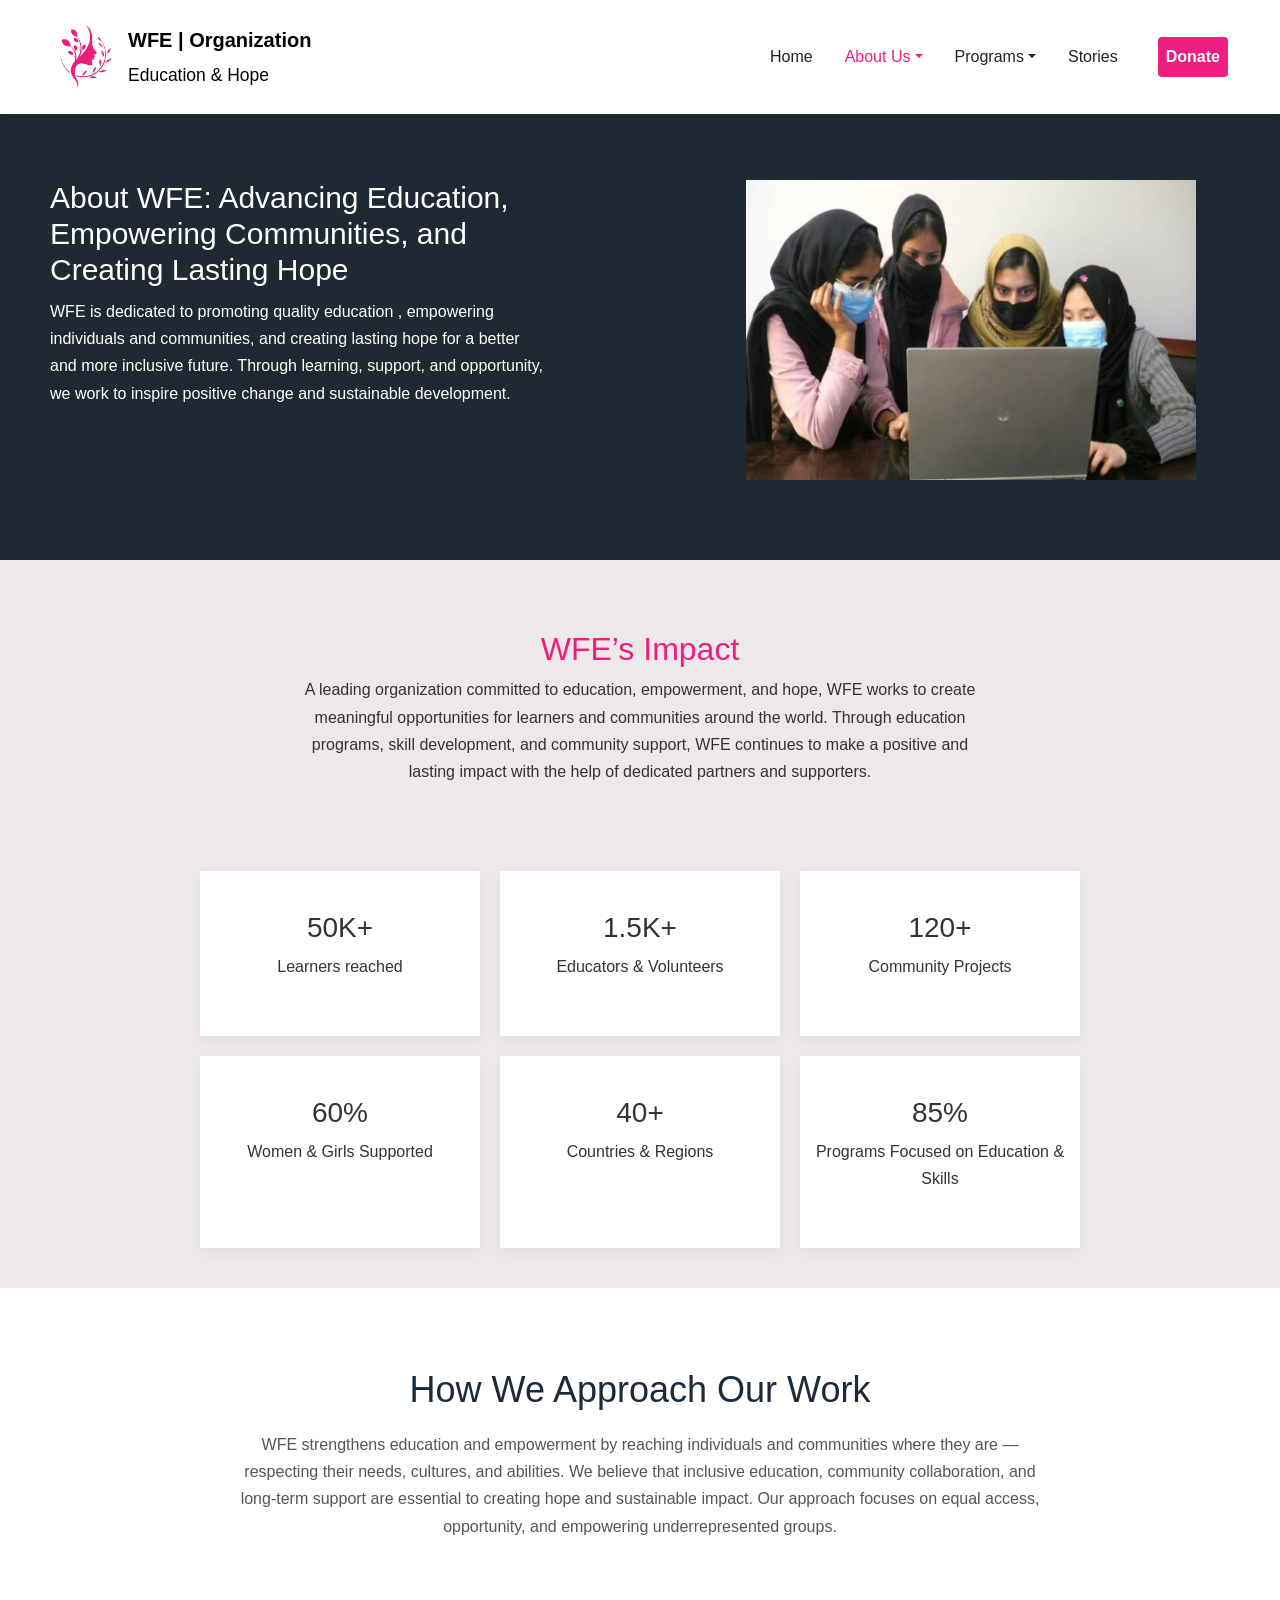
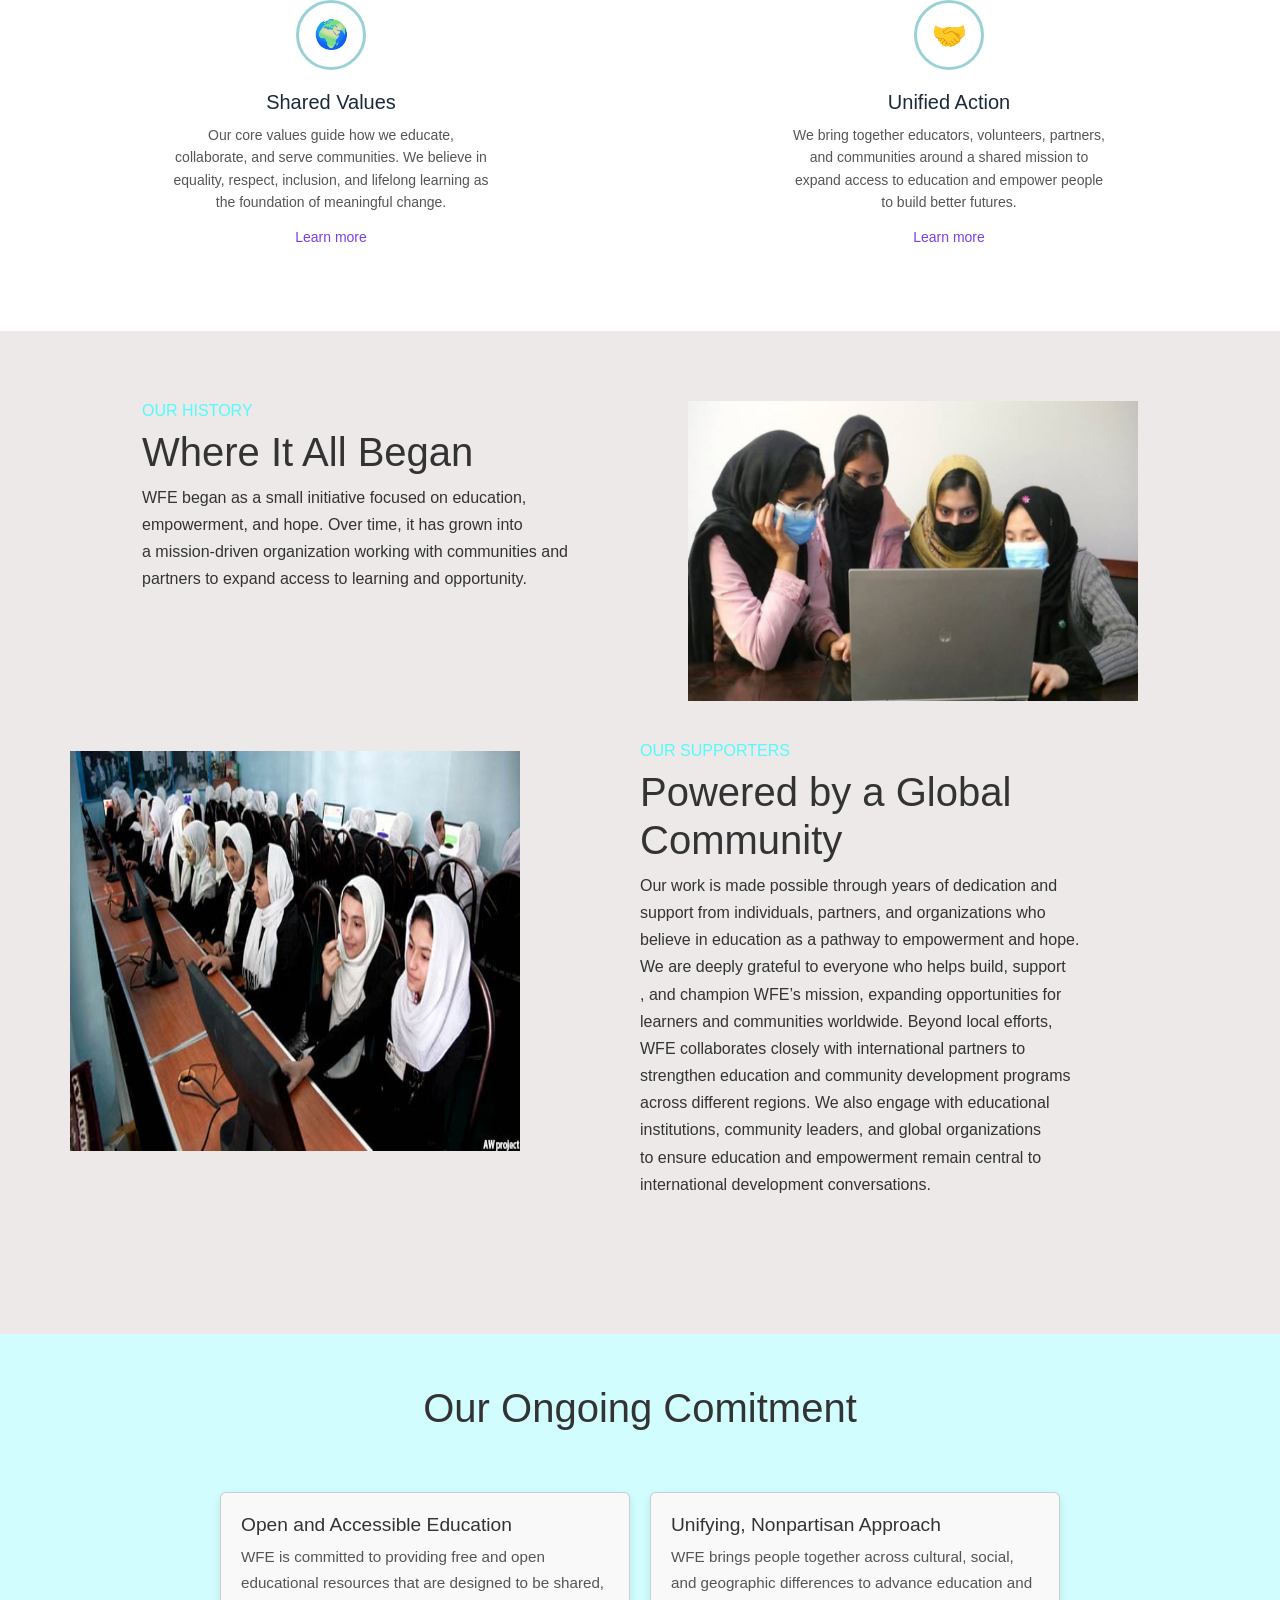
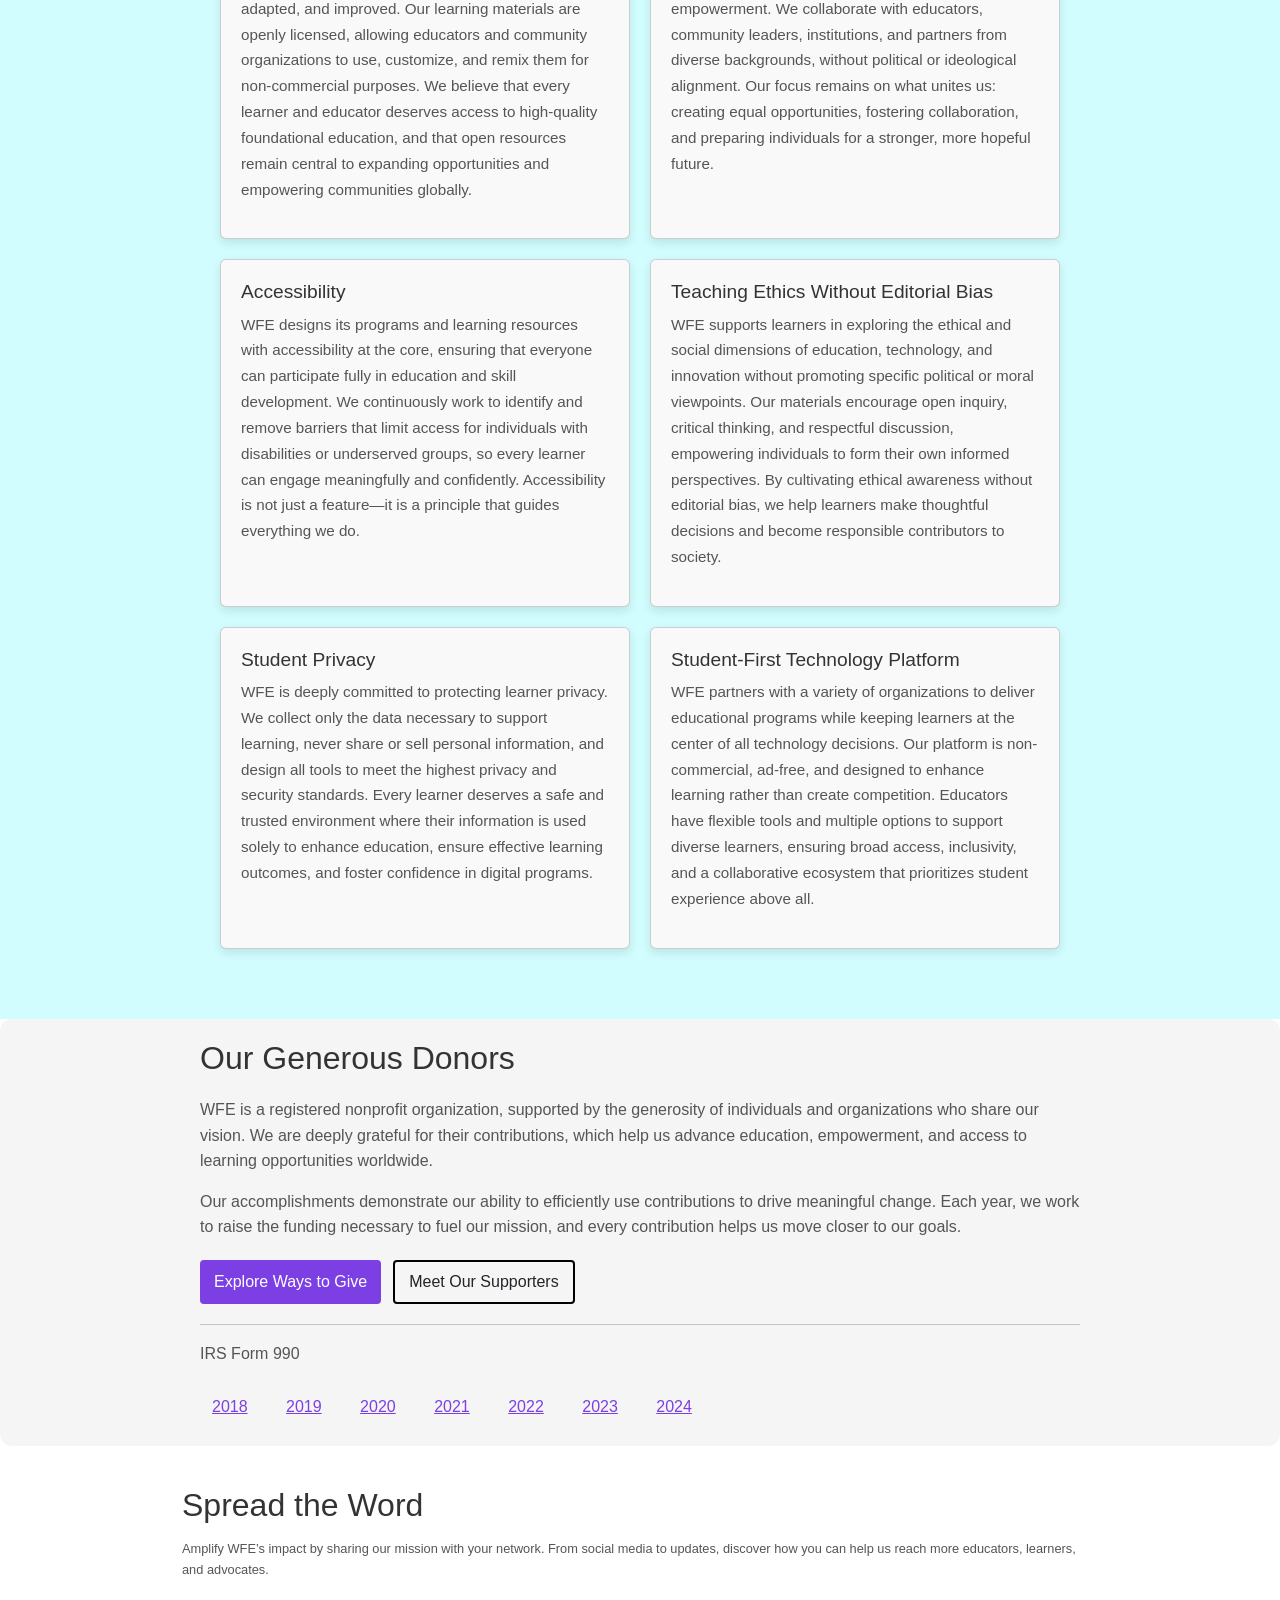
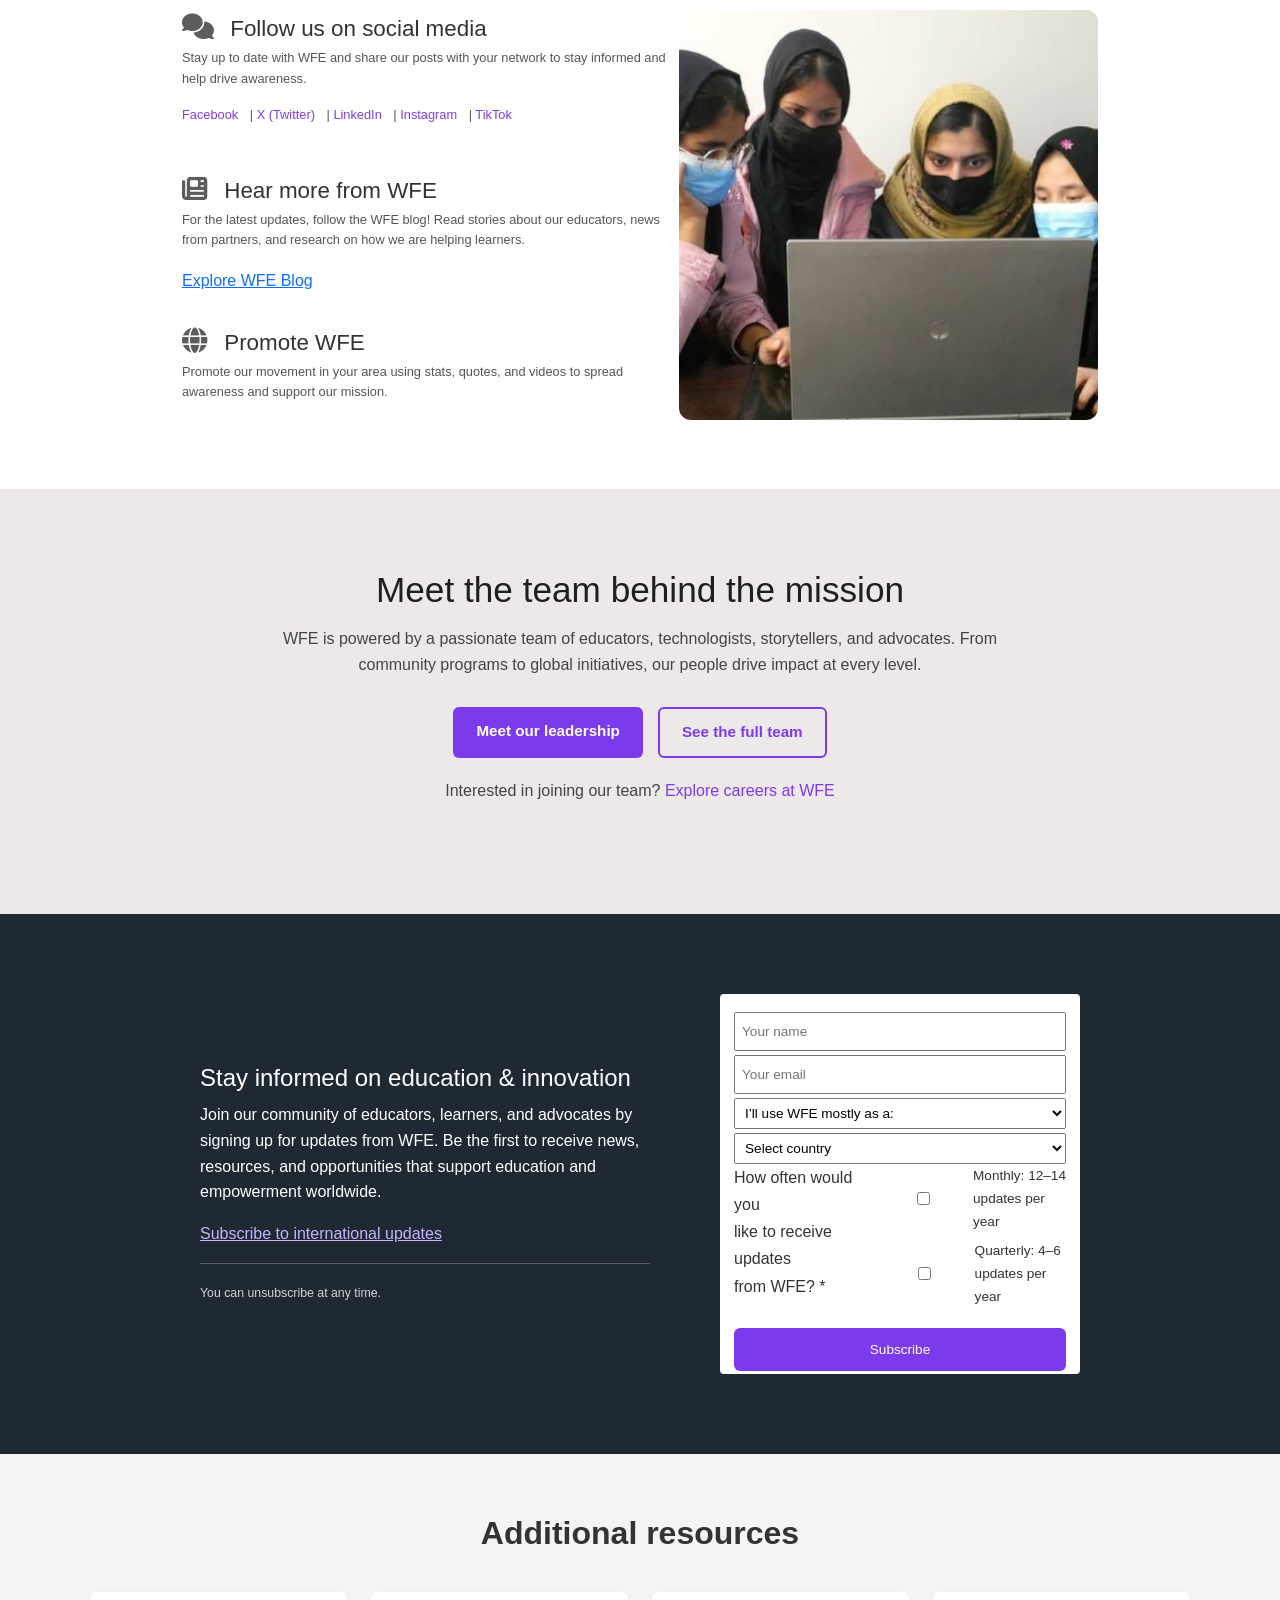
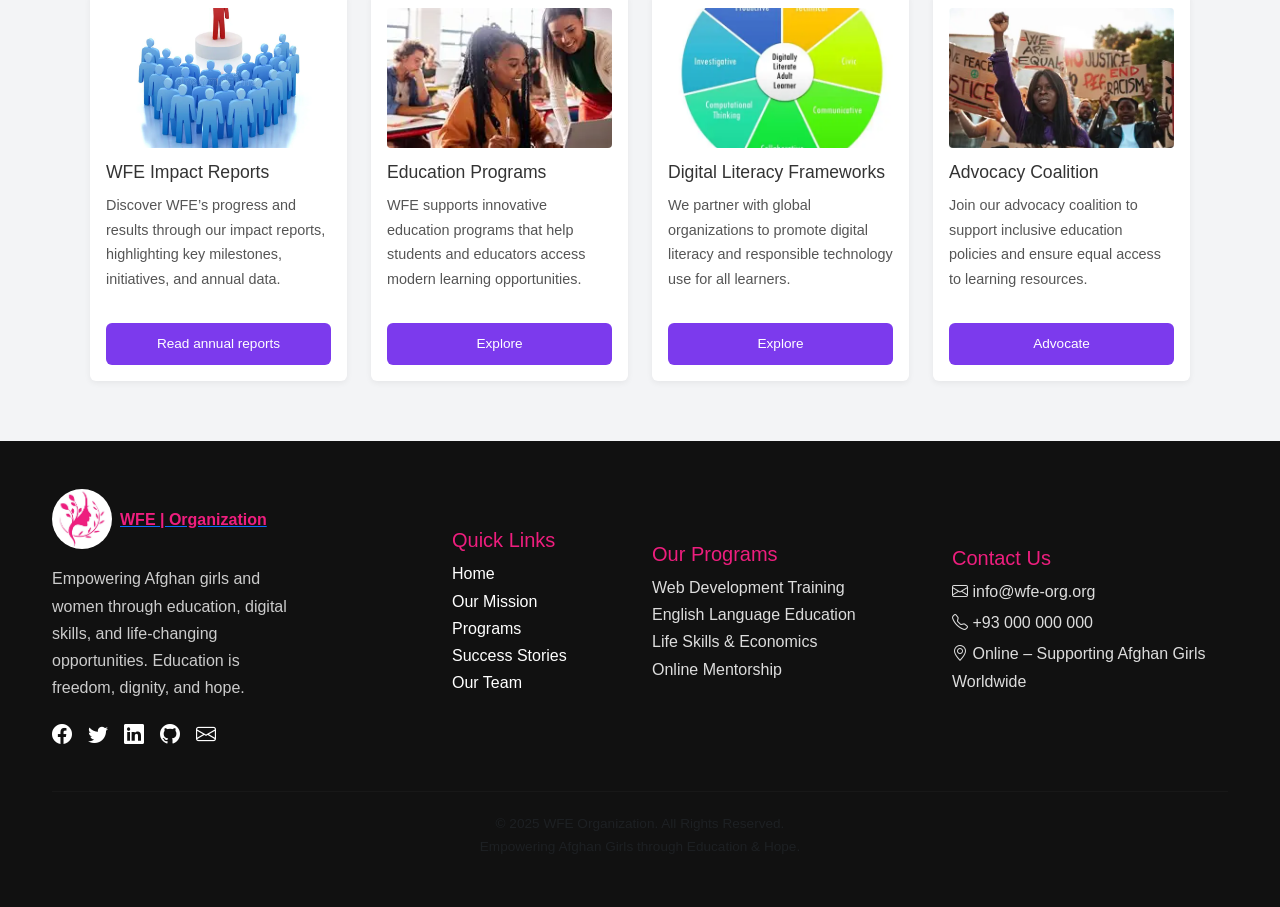
==== about/index.html @ 4e725f7d "Update about section and blog images, make responsive" ====
<!DOCTYPE html>
<html lang="en">
<head>
  <meta charset="UTF-8">
  <meta name="viewport" content="width=device-width, initial-scale=1.0">
  <title>About Us | WFE Organization</title>
  <link
  rel="stylesheet"
  href="https://cdnjs.cloudflare.com/ajax/libs/font-awesome/6.5.1/css/all.min.css"
/>
<link href="https://cdn.jsdelivr.net/npm/bootstrap@5.3.2/dist/css/bootstrap.min.css" rel="stylesheet">

<link href="https://cdn.jsdelivr.net/npm/bootstrap-icons@1.10.5/font/bootstrap-icons.css" rel="stylesheet">
<link href="https://cdn.jsdelivr.net/npm/aos@3.0.0-beta.6/dist/aos.css" rel="stylesheet">

<link rel="stylesheet" href="https://cdnjs.cloudflare.com/ajax/libs/font-awesome/6.5.0/css/all.min.css">

<link href="https://fonts.googleapis.com/css2?family=Poppins:wght@300;400;500;600;700&display=swap" rel="stylesheet">

  <link rel="stylesheet" href="about.css">
</head>
<body>
  <!-- <header class="header">
  <div class="header-left">
    <img id="logo" src="images/logo.jpeg" alt="WFE Logo">

    <div class="hamburger" onclick="toggleMenu()">
      <span></span>
      <span></span>
      <span></span>
    </div>
  </div>

  <nav class="nav">
    <div class="link">
      <a href="#">Learn</a>
      <a href="#">Teach</a>
      <a href="#">Districts</a>
      <a href="#">Stats</a>
      <a href="#">Incubator</a>
      <a href="#">About</a>
    </div>

    <div class="Btns">
      <button class="btn">New Projects +</button>
      <button class="btn">Sign in</button>
      <button class="btn">Create account</button>
    </div>
  </nav>
</header> -->
 <!-- Navbar -->
  <nav class="navbar navbar-expand-lg fixed-top custom-navbar">
    <div class="container">
      <a class="navbar-brand d-flex align-items-center gap-2" href="#">
        <img src="/images/logo.jpg" class="navbar-logo" alt="Logo">
        <div class="brand-text"><strong>WFE | Organization</strong><br><small>Education & Hope</small></div>
      </a>
      <button class="navbar-toggler" type="button" data-bs-toggle="collapse" data-bs-target="#mainNavbar">
        <span class="navbar-toggler-icon"></span>
      </button>
      <div class="collapse navbar-collapse justify-content-end" id="mainNavbar">
        <ul class="navbar-nav align-items-lg-center gap-lg-3">
          <li class="nav-item"><a class="nav-link" href="/index.html">Home</a></li>
          <li class="nav-item dropdown">
            <a class="nav-link active dropdown-toggle" href="/about/index.html" data-bs-toggle="dropdown">About Us</a>
            <ul class="dropdown-menu">
              <li><a class="dropdown-item" href="#mission">Mission</a></li>
              <li><a class="dropdown-item" href="#team">Team</a></li>
            </ul>
          </li>
          <li class="nav-item dropdown">
            <a class="nav-link dropdown-toggle" href="#" data-bs-toggle="dropdown">Programs</a>
            <ul class="dropdown-menu">
              <li><a class="dropdown-item" href="#">Web Design</a></li>
              <li><a class="dropdown-item" href="#">English</a></li>
              <li><a class="dropdown-item" href="#">Life Skills</a></li>
            </ul>
          </li>
          <li class="nav-item"><a class="nav-link" href="#">Stories</a></li>
          <li class="nav-item"><a class="nav-link btn btn-donate ms-lg-3" href="#">Donate</a></li>
        </ul>
      </div>
    </div>
  </nav>

  <!-- Hero -->
  <section class="about-hero" style="margin-top: 100px;">
    <div class="hero-content">
      <h1>About WFE: Advancing Education, Empowering Communities, 
        and Creating Lasting Hope</h1>

      <p>
WFE is dedicated to promoting quality education
, empowering individuals and communities, 
and creating lasting hope for a better and 
more inclusive future. Through learning, support, 
and opportunity, we work to inspire positive
 change and sustainable development.
</p>
</div>
  <img src="/images/teamv.jpeg" alt="picture" width="450px"
  height="300px">

  </section>


  <!-- Why We Exist -->
  <section class="section-light" id="team">
 <h2>WFE’s Impact</h2>
<p>
A leading organization committed to education, empowerment, and hope, WFE works to create<br>
meaningful opportunities for learners and communities around the world. Through education<br>
programs, skill development, and community support, WFE continues to make a positive and<br>
lasting impact with the help of dedicated partners and supporters.
</p>
</section>


    <div class="services">
      <div class="service"><h3>50K+</h3>
      <p>Learners reached</p></div>

      <div class="service">
        <h3>1.5K+</h3>
      <p>Educators & Volunteers</p>
      </div>

      <div class="service"><h3>120+</h3>
      <p>Community Projects</p></div>

      <div class="service"><h3>60%</h3>
      <p>Women & Girls Supported</p></div>

    <div class="service"><h3>40+</h3>
      <p>Countries & Regions</p></div>

    
    <div class="service"><h3>85%</h3>
      <p>Programs Focused on Education & Skills</p></div>
   
 </div>

  <section class="approach-section">
  <div class="container">
    <h2>How We Approach Our Work</h2>
    <p class="section-desc">
      WFE strengthens education and empowerment by reaching individuals and communities
      where they are — respecting their needs, cultures, and abilities. We believe that
      inclusive education, community collaboration, and long-term support are essential
      to creating hope and sustainable impact. Our approach focuses on equal access,
      opportunity, and empowering underrepresented groups.
    </p>

    <div class="approach-cards">
      <div class="approach-card">
        <div class="icon">🌍</div>
        <h3>Shared Values</h3>
        <p>
          Our core values guide how we educate, collaborate, and serve communities.
          We believe in equality, respect, inclusion, and lifelong learning as the
          foundation of meaningful change.
        </p>
        <a href="#">Learn more</a>
      </div>

      <div class="approach-card">
        <div class="icon">🤝</div>
        <h3>Unified Action</h3>
        <p>
          We bring together educators, volunteers, partners, and communities around
          a shared mission to expand access to education and empower people to build
          better futures.
        </p>
        <a href="#">Learn more</a>
      </div>
    </div>
  </div>
</section>


<section class="about-mission" id="mission">
  <div class="mission">
    <div class="mission-about">
      <h6>OUR HISTORY</h6>
      <h1>Where It All Began</h1>

      <p>
WFE began as a small initiative focused on education,<br>
 empowerment, and hope. Over time, it has grown into <br>a mission-driven 
organization working with communities and<br> partners 
to expand access to learning and opportunity.
</p>
</div>
  <img src="/images/teamv.jpeg" alt="picture" width="450px"
  height="300px">
  </div>

  <div class="mission">
   
  <img src="/images/team.jpeg" alt="picture"  class="picture">

   <div class="mission-about WFE">
      <h6>OUR SUPPORTERS</h6>
      <h1>Powered by a Global Community</h1>

      <p>
Our work is made possible through years of dedication and<br> 
support from individuals, partners, and organizations who<br>
 believe in education as a pathway to empowerment and hope.<br> 
 We are deeply grateful to everyone who helps build, support<br>,
  and champion WFE’s mission, expanding opportunities for <br>
  learners and communities worldwide. Beyond local efforts,<br>
   WFE collaborates closely with international partners to<br> 
   strengthen education and community development programs <br>
   across different regions. We also engage with educational <br>
   institutions, community leaders, and global organizations <br>
   to ensure education and empowerment remain central to <br>
   international development conversations.
</p>
</div>
  </div>

  </section>
  <section class="grid-layout">
    <h1>Our Ongoing Comitment</h1>

    <div class="cards-grid">
  <div class="card">
    <h3>Open and Accessible Education</h3>
    <p>WFE is committed to providing free and open educational resources that are designed to be shared, adapted, and improved. Our learning materials are openly licensed, allowing educators and community organizations to use, customize, and remix them for non-commercial purposes. We believe that every learner and educator deserves access to high-quality foundational education, and that open resources remain central to expanding opportunities and empowering communities globally.</p>
  </div>
  <div class="card">
    <h3>Unifying, Nonpartisan Approach</h3>
    <p>WFE brings people together across cultural, social, and geographic differences to advance education and empowerment. We collaborate with educators, community leaders, institutions, and partners from diverse backgrounds, without political or ideological alignment. Our focus remains on what unites us: creating equal opportunities, fostering collaboration, and preparing individuals for a stronger, more hopeful future.</p>
  </div>
  <div class="card">
    <h3>Accessibility</h3>
    <p>WFE designs its programs and learning resources with accessibility at the core, ensuring that everyone can participate fully in education and skill development. We continuously work to identify and remove barriers that limit access for individuals with disabilities or underserved groups, so every learner can engage meaningfully and confidently. Accessibility is not just a feature—it is a principle that guides everything we do.</p>
  </div>
  <div class="card">
    <h3>Teaching Ethics Without Editorial Bias</h3>
    <p>WFE supports learners in exploring the ethical and social dimensions of education, technology, and innovation without promoting specific political or moral viewpoints. Our materials encourage open inquiry, critical thinking, and respectful discussion, empowering individuals to form their own informed perspectives. By cultivating ethical awareness without editorial bias, we help learners make thoughtful decisions and become responsible contributors to society.</p>
  </div>
  <div class="card">
    <h3>Student Privacy</h3>
    <p>WFE is deeply committed to protecting learner privacy. We collect only the data necessary to support learning, never share or sell personal information, and design all tools to meet the highest privacy and security standards. Every learner deserves a safe and trusted environment where their information is used solely to enhance education, ensure effective learning outcomes, and foster confidence in digital programs.</p>
  </div>
  <div class="card">
    <h3>Student-First Technology Platform</h3>
    <p>WFE partners with a variety of organizations to deliver educational programs while keeping learners at the center of all technology decisions. Our platform is non-commercial, ad-free, and designed to enhance learning rather than create competition. Educators have flexible tools and multiple options to support diverse learners, ensuring broad access, inclusivity, and a collaborative ecosystem that prioritizes student experience above all.</p>
  </div>
</div>

  </section>

  <section class="donors-section">
  <h2>Our Generous Donors</h2>
  <p>WFE is a registered nonprofit organization, supported by the generosity of individuals and organizations who share our vision. We are deeply grateful for their contributions, which help us advance education, empowerment, and access to learning opportunities worldwide.</p>
  
  <p>Our accomplishments demonstrate our ability to efficiently use contributions to drive meaningful change. Each year, we work to raise the funding necessary to fuel our mission, and every contribution helps us move closer to our goals.</p>
  
  <div class="donor-links">
    <a href="#">Explore Ways to Give</a>
    <button class="btn">Meet Our Supporters</button>
    
  </div>
  <hr>
 <p>IRS Form 990</p>
  <div class="donor-years">
    <span>2018</span>
    <span>2019</span>
    <span>2020</span>
    <span>2021</span>
    <span>2022</span>
    <span>2023</span>
    <span>2024</span>
  </div>
</section>

<section class="spread-word">
  <div class="container">
    <h2>Spread the Word</h2>
    <p>Amplify WFE’s impact by sharing our mission with your network. From social media to updates, discover how you can help us reach more educators, learners, and advocates.</p>
    
    <div class="spread-content">
      <div class="links">
        <div class="link-item">
          <a href="/follow/index.html" target="_blank" class="new-tab">
  <i class="fa-solid fa-comments"></i> Follow us on social media
</a>


          <p>Stay up to date with WFE and share our posts with your network to stay informed and help drive awareness.</p>
          <p class="social-links">
            <a href="#">Facebook</a> |
            <a href="#">X (Twitter)</a> |
            <a href="#">LinkedIn</a> |
            <a href="#">Instagram</a> |
            <a href="#">TikTok</a>
          </p>
        </div>

        <div class="link-item">
     <a href="/Blog/index.html" target="_blank" class="new-tab">
  <i class="fa-solid fa-newspaper"></i> Hear more from WFE
</a>

          <p>For the latest updates, follow the WFE blog! Read stories about our educators, news from partners, and research on how we are helping learners.</p>
          <a href="#">Explore WFE Blog</a>
        </div>

        <div class="link-item">
   <a href="/promote/index.html" target="_blank" class="new-tab">
  <i class="fa-solid fa-globe"></i> Promote WFE
</a>

          <p>Promote our movement in your area using stats, quotes, and videos to spread awareness and support our mission.</p>
        </div>
      </div>

      <div class="image">
        <img src="/images/teamv.jpeg" alt="Learners in WFE program" height="410px"
        width="320px">
      </div>
   
  </div>
</section>

<section class="team-section">
  <h2>Meet the team behind the mission</h2>
  <p>
    WFE is powered by a passionate team of educators, technologists,
    storytellers, and advocates. From community programs to global initiatives,
    our people drive impact at every level.
  </p>

  <div class="team-buttons">
    <a href="#" class="btn primary">Meet our leadership</a>
    <a href="#" class="btn outline">See the full team</a>
  </div>

  <p class="team-careers">
    Interested in joining our team?
    <a href="#">Explore careers at WFE</a>
  </p>
</section>


<section class="subscribe-section">
  <div class="subscribe-container">

    <div class="subscribe-text">
      <h2>Stay informed on education & innovation</h2>
      <p>
        Join our community of educators, learners, and advocates by signing up
        for updates from WFE. Be the first to receive news, resources, and
        opportunities that support education and empowerment worldwide.
      </p>
      <a href="#" class="subscribe-link">Subscribe to international updates</a>
      <hr>
      <p class="unsubscribe">You can unsubscribe at any time.</p>
    </div>

    <form class="subscribe-form">
    
      <input type="text" required placeholder="Your name">

     
      <input type="email" required placeholder="Your email"><br>

      <select>
        <option>I’ll use WFE mostly as a:</option>
        <option>Educator</option>
        <option>Student</option>
        <option>Parent</option>
        <option>Other</option>
      </select>
      <br>

      <select>
        <option>Select country</option>
      </select><br>
<div class="flex">
  <p>
    How often would you <br>
    like to receive updates<br>
    from WFE? *
  </p>

  <div class="checkbox-group">
    <label>
      <input type="checkbox">
      Monthly: 12–14 updates per year
    </label>

    <label>
      <input type="checkbox">
      Quarterly: 4–6 updates per year
    </label>
  </div>
</div>


      <button type="submit">Subscribe</button>
    </form>

  </div>
</section>

<section class="resources-section">
  <h2>Additional resources</h2>

  <div class="resources-grid">

    <div class="resource-card">
      <img src="/images/team1.webp" alt="WFE Impact Reports">
      <h3>WFE Impact Reports</h3>
      <p>
        Discover WFE’s progress and results through our impact reports,
        highlighting key milestones, initiatives, and annual data.
      </p>
      <a href="#" class="btn">Read annual reports</a>
    </div>

    <div class="resource-card">
      <img src="/images/education.webp" alt="Education Programs">
      <h3>Education Programs</h3>
      <p>
        WFE supports innovative education programs that help students
        and educators access modern learning opportunities.
      </p>
      <a href="#" class="btn">Explore</a>
    </div>

    <div class="resource-card">
      <img src="/images/digital.webp" alt="Digital Literacy">
      <h3>Digital Literacy Frameworks</h3>
      <p>
        We partner with global organizations to promote digital literacy
        and responsible technology use for all learners.
      </p>
      <a href="#" class="btn">Explore</a>
    </div>

    <div class="resource-card">
      <img src="/images/advocacy.webp" alt="Advocacy">
      <h3>Advocacy Coalition</h3>
      <p>
        Join our advocacy coalition to support inclusive education policies
        and ensure equal access to learning resources.
      </p>
      <a href="#" class="btn">Advocate</a>
    </div>

  </div>
</section>


  <footer class="footer py-5" style="background:#111; color:#ddd;">
    <div class="container">
      <div class="row g-4 align-items-center">
        <!-- Logo & About -->
        <div class="col-md-4 text-center text-md-start">
          <a href="#" class="d-flex align-items-center gap-2 mb-3">
            <img src="/images/logo.jpg" alt="Logo" style="height:60px; border-radius: 50%;">
            <span style="font-weight:700; color:#EE1E7E;">WFE | Organization</span>
          </a>
          <p style="color:#ccc; max-width:250px;">
            Empowering Afghan girls and women through education, digital skills, and life-changing opportunities.
            Education is freedom, dignity, and hope.
          </p>
          <div class="d-flex gap-3 mt-3 justify-content-center justify-content-md-start">
            <a href="#" class="text-white fs-5"><i class="bi bi-facebook"></i></a>
            <a href="#" class="text-white fs-5"><i class="bi bi-twitter"></i></a>
            <a href="#" class="text-white fs-5"><i class="bi bi-linkedin"></i></a>
            <a href="#" class="text-white fs-5"><i class="bi bi-github"></i></a>
            <a href="#" class="text-white fs-5"><i class="bi bi-envelope"></i></a>
          </div>
        </div>
        <!-- Quick Links -->
        <div class="col-md-2 text-center text-md-start">
          <h5 style="color:#EE1E7E;">Quick Links</h5>
          <ul class="list-unstyled">
            <li><a href="#" class="text-white text-decoration-none">Home</a></li>
            <li><a href="#mission" class="text-white text-decoration-none">Our Mission</a></li>
            <li><a href="#programs" class="text-white text-decoration-none">Programs</a></li>
            <li><a href="#stories" class="text-white text-decoration-none">Success Stories</a></li>
            <li><a href="#team" class="text-white text-decoration-none">Our Team</a></li>
          </ul>
        </div>
        <!-- Programs -->
        <div class="col-md-3 text-center text-md-start">
          <h5 style="color:#EE1E7E;">Our Programs</h5>
          <ul class="list-unstyled">
            <li>Web Development Training</li>
            <li>English Language Education</li>
            <li>Life Skills &amp; Economics</li>
            <li>Online Mentorship</li>
          </ul>
        </div>
        <!-- Contact -->
        <div class="col-md-3 text-center text-md-start">
          <h5 style="color:#EE1E7E;">Contact Us</h5>
          <p class="mb-1"><i class="bi bi-envelope"></i> info@wfe-org.org</p>
          <p class="mb-1"><i class="bi bi-telephone"></i> +93 000 000 000</p>
          <p class="mb-0"><i class="bi bi-geo-alt"></i> Online – Supporting Afghan Girls Worldwide</p>
        </div>
      </div>
      <hr style="border-color: rgba(255,255,255,0.1); margin:40px 0 20px;">
      <div class="text-center text-muted" style="font-size:0.85rem;">
        © 2025 WFE Organization. All Rights Reserved. <br>
        Empowering Afghan Girls through Education &amp; Hope.
      </div>
    </div>
  </footer>


 
  
  <script>
function toggleMenu() {
  document.querySelector(".nav").classList.toggle("active");
}
</script>
<!-- ✅ Bootstrap JS -->
<script src="https://cdn.jsdelivr.net/npm/bootstrap@5.3.2/dist/js/bootstrap.bundle.min.js"></script>

<!-- AOS JS -->
<script src="https://cdn.jsdelivr.net/npm/aos@3.0.0-beta.6/dist/aos.js"></script>
<script>
  AOS.init({
    duration: 1000,
    once: true
  });
</script>



</body>
</html>
---- about/about.css ----
* {
  margin: 0;
  padding: 0;
  box-sizing: border-box;
  font-family: "Segoe UI", sans-serif;
}

body {
  color: #333;
  line-height: 1.7;
  font-family: 'Poppins', sans-serif;
overflow-x: hidden;
}
.header {
  display: flex;
  align-items: center;
  justify-content: space-between;
  background-color: #EE1E7E;
  padding: 0 40px;
  position: relative;
}

.nav{
  display: flex;
  gap: 30px;
  margin-top: 20px;
}
/* logo + hamburger together */
.header-left {
  display: flex;
  align-items: center;
  gap: 150px;
}

#logo{
width: 70px;
height: 70px;
border-radius: 50%;

}
.hamburger {
  display: none;
  flex-direction: column;
  cursor: pointer;
}

.hamburger span {
  width: 26px;
  height: 3px;
  background: #fff;
  margin: 4px 0;
}

@media (max-width: 768px) {

  .hamburger {
    display: flex;
  }

  .nav {
    position: absolute;
    top: 100%;
    left: 0;
    width: 100%;
    background: #EE1E7E;
    display: none;
    flex-direction: column;
    align-items: center;
    padding: 20px 0;
  }

  .nav.active {
    display: flex;
  }

  .link {
    flex-direction: column;
    gap: 20px;
    margin: 0;
  }

  .Btns {
    flex-direction: column;
    gap: 12px;
    margin-top: 20px;
  }
}



.link{
 
  display: flex;
  gap: 30px;
  margin-top: 10px;
 
  margin-right: 100px;
}
.link a{
 color: #fff;
  text-decoration: none;
}
.Btns .btn{
  padding: 12px 22px;
  border-radius: 4px;
  font-weight: 600;
  text-decoration: none;
  font-size: 0.95rem;
  margin-bottom: 10px;
  background-color: #fff;
  color: #EE1E7E;
}



/* Hero */
.about-hero {
  background: #1f2933;
  color: white;
  padding: 80px 20px;
  text-align: center;
  display: flex;
  gap: 200px;
}


.hero-content h1 {
  font-size: 30px;
  margin-bottom: 10px;
 
}
.hero-content{
   width: 40%;
   text-align: left;
   margin-left: 30px;
}


.section-light h2{
  color: #EE1E7E;
  text-align: center;

}



.section-light p{
  text-align: center;
}

.section-light{
  padding: 70px;
  background-color: #ebe6e6e1;
}

/* Services */
.services {
  display: grid;
  grid-template-columns: repeat(3, 1fr); /* 3 columns */
  grid-template-rows: repeat(2, auto);   /* 2 rows */
  gap: 20px;
  background-color: #ebe6e6e1;
  padding: 0px  200px;
  padding-bottom: 40px;
}


.service {
  background: #fff;
  padding: 40px 0px;
  text-align: center;
  box-shadow: 0 5px 15px rgba(0,0,0,0.05);
}

.approach-section {
  background: #ffffff;
  padding: 80px 20px;
  text-align: center;
  width: 100%;
}

.container {
  max-width: 1200px;
  margin: 0 auto;
}

.approach-section h2 {
  font-size: 36px;
  margin-bottom: 20px;
  color: #1a2a3a;
}

.section-desc {
  font-size: 16px;
  color: #555;
  max-width: 800px;
  margin: 0 auto 60px;
  line-height: 1.7;
}

.approach-cards {
  display: grid;
  grid-template-columns: repeat(auto-fit, minmax(380px, 1fr));
  gap: 60px;
}

.approach-card {
  text-align: center;
}

.icon {
  width: 70px;
  height: 70px;
  margin: 0 auto 20px;
  border-radius: 50%;
  border: 3px solid #9ad1d4;
  display: flex;
  align-items: center;
  justify-content: center;
  font-size: 28px;
}

.approach-card h3 {
  font-size: 20px;
  margin-bottom: 10px;
  color: #1a2a3a;
}

.approach-card p {
  font-size: 14px;
  color: #555;
  line-height: 1.6;
  max-width: 320px;
  margin: 0 auto 10px;
}

.approach-card a {
  font-size: 14px;
  color: #7b3fe4;
  text-decoration: none;
  font-weight: 500;
}

.approach-card a:hover {
  text-decoration: underline;
}


.mission{
  display: flex;
  gap: 120px;
  justify-content: center;
}
.mission-about{
  margin-bottom: 50px;
}

.about-mission{
  background-color: #ebe6e6e1;
  padding: 70px;
}

.mission h6{
  color: rgba(66, 253, 253, 0.904);
}

.mission .WFE{
  margin-top: 40px;
}

.mission .picture{
  width: 450px;
  height: 400px;
  margin-top: 50px;
}

.grid-layout{
  background-color: #d1fdff;
  padding: 50px 200px;
  justify-content: center;
  align-items: center;
}
.grid-layout h1{
  text-align: center;
  margin-bottom: 40px;
}

.cards-grid {
  display: grid;
  grid-template-columns: repeat(2, 1fr);
  gap: 20px;
  padding: 20px;
}

.card {
  background-color: #f9f9f9;
  padding: 20px;
  box-shadow: 0 4px 10px rgba(0,0,0,0.1);
  transition: transform 0.2s, box-shadow 0.2s;
}

.card:hover {
  transform: translateY(-5px);
  box-shadow: 0 8px 20px rgba(0,0,0,0.15);
}

.card h3 {
  margin-top: 0;
  font-size: 1.2rem;
  color: #333;
}

.card p {
  font-size: 0.95rem;
  color: #555;
}


.donors-section {
  padding: 40px 20px;
  background-color: #f5f5f5;
  border-radius: 12px;
 width: 100%;
  padding: 20px 200px;
  font-family: Arial, sans-serif;
}

.donors-section h2 {
  font-size: 2rem;
  color: #333;
  margin-bottom: 20px;
}

.donors-section p {
  font-size: 1rem;
  color: #555;
  line-height: 1.6;
  margin-bottom: 15px;
}

.donor-links {
  margin: 20px 0;
  display: flex;
  flex-wrap: wrap;
  gap: 12px;
}

.donor-links a {
  display: inline-block;
  padding: 8px 14px;
  background-color: #7b3fe4;
  color: white;
  text-decoration: none;
  border-radius: 4px;
  transition: background-color 0.2s;
}

.donor-links a:hover {
  background-color: #EE1E7E;
}

.donor-links .btn {
  padding: 8px 14px;
  border: 2px solid black;
  border-radius: 4px;
  background: transparent;
  transition: background-color 0.2s;
}

/* 📱 Mobile adjustment */
@media (max-width: 600px) {
  .donor-links {
    justify-content: center;
  }

  .donor-links a {
    width: 100%;
    text-align: center;
  }
}


.donor-years {
  margin-top: 20px;
}

.donor-years span {
  display: inline-block;
  margin-right: 10px;
  padding: 6px 12px;
color: #7b3fe4;
text-decoration: underline;
  border-radius: 6px;
  cursor: pointer;
  transition: background-color 0.2s;
}

.donor-years span:hover {
  background-color: #d5d5d5;
}


.spread-word {
  padding: 60px 20px;
  background-color: #fff;
  font-family: Arial, sans-serif;
  padding: 40px 170px;
}

.spread-word .container {
  max-width: 1200px;
  margin: 0 auto;
}

.spread-word h2 {
  font-size: 2rem;
  color: #333;
  margin-bottom: 15px;
}

.spread-word p {
  font-size: 0.8rem;
  color: #555;
  line-height: 1.6;
}

.spread-content {
  display: flex;
  gap: 10px;
  margin-top: 30px;
  
  
}

.links{display: flex;
  flex-direction: column;
  gap: 0px;

}

.link-item i {
  color: rgb(94, 93, 93);
  font-size: 1.6rem;
  margin-right: 10px;
}


.link-item {
  margin-bottom: 30px;
 
}
.link-item .new-tab{
  text-decoration: none;
   color: #333;
     font-size: 1.4rem;
  margin-bottom: 10px;
  color: #333;
}



.social-links a {
  color: #7b3fe4;
  text-decoration: none;
  margin-right: 8px;
}

.social-links a:hover {
  text-decoration: underline;
}



.image img {
  width: 100%;
  border-radius: 12px;
  object-fit: cover;
}


.team-section {
  background-color:  #ebe6e6e1;
  text-align: center;
  padding: 80px 20px;
}

.team-section h2 {
  font-size: 2.2rem;
  margin-bottom: 15px;
  color: #1f1f1f;
}

.team-section p {
  max-width: 720px;
  margin: 0 auto 30px;
  font-size: 1rem;
  color: #444;
  line-height: 1.6;
}

.team-buttons {
  display: flex;
  justify-content: center;
  gap: 15px;
  margin-bottom: 20px;
  flex-wrap: wrap;
}

.team-buttons .btn {
  padding: 12px 22px;
  border-radius: 6px;
  font-weight: 600;
  text-decoration: none;
  font-size: 0.95rem;
}

.btn.primary {
  background-color: #7c3aed;
  color: #fff;
}

.btn.outline {
  border: 2px solid #7c3aed;
  color: #7c3aed;
}

.team-careers {
  font-size: 0.9rem;
}

.team-careers a {
  color: #7c3aed;
  text-decoration: none;
}



.subscribe-section {
  background-color: #1f2933;
  padding: 80px 200px;
  color: #fff;
}

.subscribe-container {
  max-width: 1100px;
  margin: 0 auto;
  display: flex;
  gap: 70px;
  flex-wrap: wrap;
}

.subscribe-text {
  flex: 1;
  margin-top: 70px;
}

.subscribe-text h2 {
  font-size: 1.5rem;
  margin-bottom: 10px;
}

.subscribe-text p {
  line-height: 1.6;
  margin-bottom: 15px;
}

.subscribe-link {
  color: #c4b5fd;
  text-decoration: underline;
}

.unsubscribe {
  font-size: 0.77rem;
  opacity: 0.8;
  margin-top: 20px;
}

.subscribe-form {
  background: #fff;
  color: #333;
  padding: 14px;
  border-radius: 4px;

  width: 360px;
  height: 380px;

  box-sizing: border-box;
  overflow-y: hidden;
}

.subscribe-form label {
 display: inline;
  font-weight: 400;
 
  font-size: 0.85rem;
}

.subscribe-form input,
.subscribe-form select {
  width: 100%;
  padding: 6px;
  margin-top: 4px;
  font-size: 0.85rem;
  box-sizing: border-box;
}

.checkbox-group label {
  display: flex;
  align-items: center;
  gap: 6px;
  margin-bottom: 6px;
  font-size: 0.85rem;
}

.checkbox-group input[type="checkbox"] {
  margin: 0;
}



.subscribe-form button {
  margin-top: 12px;
  width: 100%;
  padding: 10px;
  background-color: #7c3aed;
  color: #fff;
  border: none;
  border-radius: 6px;
  font-weight: 400;
  font-size: 0.85rem;
  cursor: pointer;
}

.flex{
  display: flex;
  gap: 10px;
}


.resources-section {
  background: #f3f4f6;
  padding: 60px 40px;
  text-align: center;
}

.resources-section h2 {
  font-size: 2rem;
  margin-bottom: 40px;
  font-weight: 600;
}

.resources-grid {
  display: grid;
  grid-template-columns: repeat(auto-fit, minmax(220px, 1fr));
  gap: 24px;
  max-width: 1100px;
  margin: 0 auto;
}

.resource-card {
  background: #fff;
  border-radius: 6px;
  padding: 16px;
  text-align: left;
  box-shadow: 0 2px 6px rgba(0,0,0,0.06);
  display: flex;
  flex-direction: column;
}

.resource-card img {
  width: 100%;
  height: 140px;
  object-fit: cover;
  border-radius: 4px;
  margin-bottom: 14px;
}

.resource-card h3 {
  font-size: 1.1rem;
  margin-bottom: 10px;
}

.resource-card p {
  font-size: 0.9rem;
  color: #555;
  flex-grow: 1;
}

.resource-card .btn {
  display: inline-block;
  margin-top: 16px;
  padding: 10px 14px;
  background: #7c3aed;
  color: #fff;
  text-align: center;
  border-radius: 6px;
  font-size: 0.85rem;
  text-decoration: none;
}

.resource-card .btn:hover {
  background: #6d28d9;
}


.site-footer {
  background: #2f363d;
  color: #d1d5db;
  padding: 40px 200px;
  font-size: 0.85rem;
}

.footer-links {
  max-width: 1100px;
  margin: 0 auto 20px;
  display: flex;
  flex-wrap: wrap;
  gap: 0;
  align-items: center;
}

.footer-links a {
  color: #e5e7eb;
  text-decoration: none;
}

.footer-links a:hover {
  text-decoration: underline;
}

.language-select {
  margin-left: auto;
  padding: 6px 10px;
  background: #2f363d;
  color: #fff;
  border: 1px solid #555;
  border-radius: 4px;
}

.copyright {
  max-width: 1100px;
  margin: 10px auto;
  color: #9ca3af;
}

.powered {
  max-width: 1100px;
  margin: 10px auto 0;
  font-size: 0.9rem;
}

.powered span {
  font-weight: bold;
  color: #fff;
}


.footer-social {
  display: flex;
  gap: 14px;
  margin-top: 12px;
  
}

.footer-social a {
  color: #ffffff;
  font-size: 16px;
  transition: color 0.3s ease;
}

.footer-social a:hover {
  color: #a855f7; /* WFE purple */
}

/* 
   RESPONSIVE DESIGN
 */

/* Tablets (max-width: 1024px) */
@media (max-width: 1024px) {

  .header {
    gap: 40px;
    padding: 0 20px;
  }

  .about-hero {
    flex-direction: column;
    gap: 40px;
    text-align: center;
  }

  .hero-content {
    width: 100%;
    margin-left: 0;
    text-align: center;
  }

  .services {
    grid-template-columns: repeat(2, 1fr);
    padding: 0 60px 40px;
  }

  .mission {
    flex-direction: column;
    gap: 40px;
    align-items: center;
  }

  .grid-layout {
    padding: 50px 60px;
  }

  .subscribe-section {
    padding: 60px 60px;
  }

  .subscribe-container {
    flex-direction: column;
    align-items: center;
    gap: 40px;
  }

  .subscribe-text {
    margin-top: 0;
    text-align: center;
  }

  .site-footer {
    padding: 40px 60px;
  }
}

/* Mobile (max-width: 768px) */
@media (max-width: 768px) {

  .header {
    flex-direction: column;
    align-items: center;
    gap: 20px;
  }

  .link {
    flex-direction: column;
    align-items: center;
    margin: 0;
  }

  .about-hero {
    padding: 60px 20px;
  }

  .services {
    grid-template-columns: 1fr;
    padding: 0 20px 40px;
  }

  .approach-cards {
    grid-template-columns: 1fr;
  }

  .mission .picture {
    width: 100%;
    height: auto;
  }

  .cards-grid {
  display: grid;
  grid-template-columns: repeat(auto-fit, minmax(280px, 1fr));
  gap: 20px;
  padding: 20px;
}

  .donors-section {
    padding: 20px;
  }

  .spread-word {
    padding: 40px 20px;
  }

  .spread-content {
    flex-direction: column;
    gap: 30px;
  }

  .image img {
    width: 100%;
  }

  .subscribe-section {
    padding: 50px 20px;
  }

  .subscribe-form {
    width: 100%;
    max-width: 360px;
    height: auto;
  }

  .resources-section {
    padding: 50px 20px;
  }

  .site-footer {
    padding: 30px 20px;
    text-align: center;
  }

  .cards-grid {
  display: grid;
  grid-template-columns: repeat(auto-fit, minmax(200px, 1fr));
  gap: 20px;
  padding: 20px;
}
  .footer-links {
    flex-direction: column;
    gap: 10px;
  }

  .language-select {
    margin-left: 0;
    margin-top: 10px;
  }

  .footer-social {
    justify-content: center;
  }
}

/* Small Phones (max-width: 480px) */
@media (max-width: 480px) {

  .hero-content h1 {
    font-size: 22px;
  }

  .section-light {
    padding: 40px 20px;
  }
   .cards-grid {
    grid-template-columns: 1fr; 
    justify-content: center;
  }

  .approach-section h2 {
    font-size: 28px;
  }

  .team-section h2 {
    font-size: 1.8rem;
  }

  .subscribe-text h2 {
    font-size: 1.3rem;
  }

  .hero-image img {
      max-width: 100%;  
  height: auto;      
  display: block;
  }

  .mission-about img{
      max-width: 100%;  
  height: auto;      
  display: block;

  }
}


@media (max-width: 600px) {
  
  
  .cards-grid {
    grid-template-columns: 1fr;
  }

  .card {
    padding: 15px;  
  }

  
  .hero-image img,
  .about-hero img {
    max-width: 100%;  
    height: auto;    
  }

  
  .about-hero {
    flex-direction: column;  
    align-items: center;
    text-align: center;
  }

  .hero-content {
    flex: 1 1 100%;
  }

  .hero-image {
    flex: 1 1 100%;
    margin-top: 20px;  
  }

  
  .about-hero,
  .cards-grid {
    padding: 10px;
  }
}









.custom-navbar {
  background: #fff;
  padding: 18px 0;
  box-shadow: 0 2px 10px rgba(0,0,0,0.08);
}
.navbar-logo {height: 68px;}
.nav-link {color: #222 !important; font-weight: 500;}
.nav-link:hover, .nav-link.active {color: #EE1E7E !important;}
.btn-donate {background: #EE1E7E; color: #fff !important; padding: 8px 18px; border-radius: 4px; font-weight: 600;}
.btn-donate:hover {background: #d81b6c;}
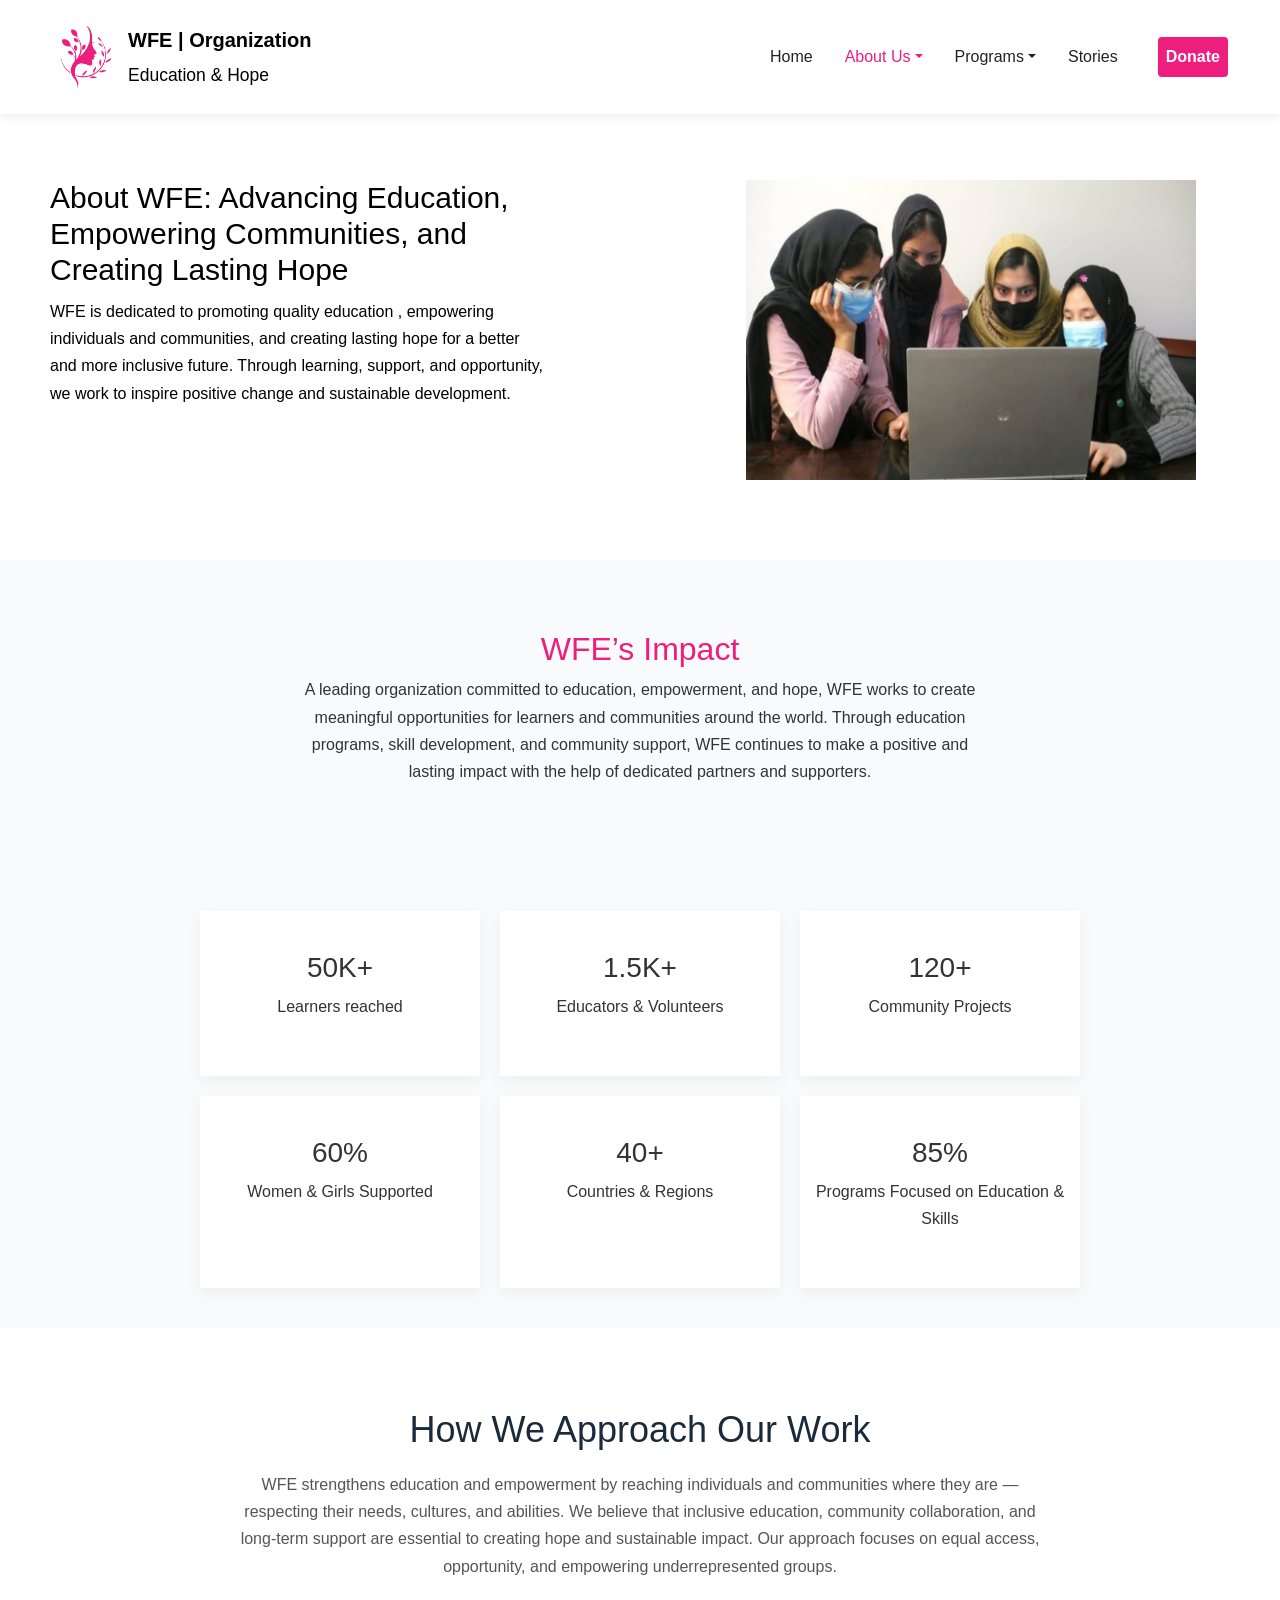
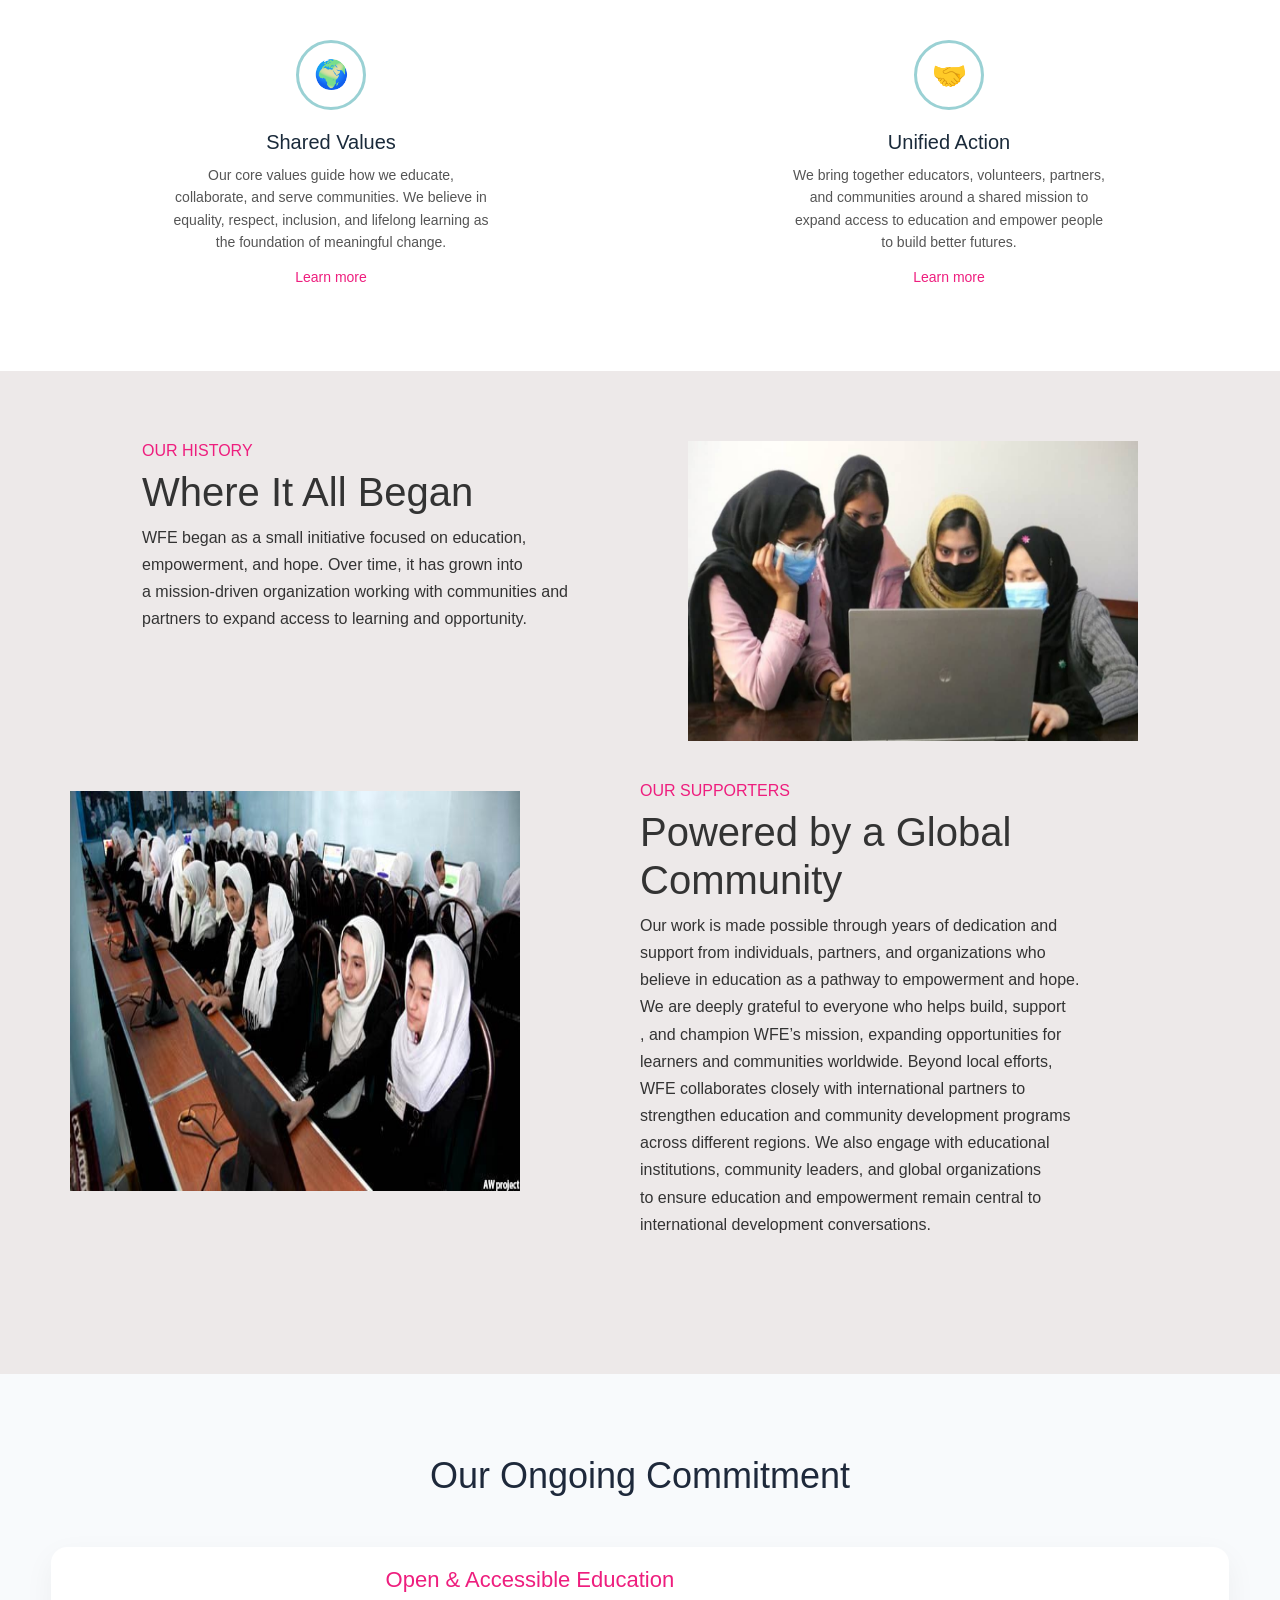
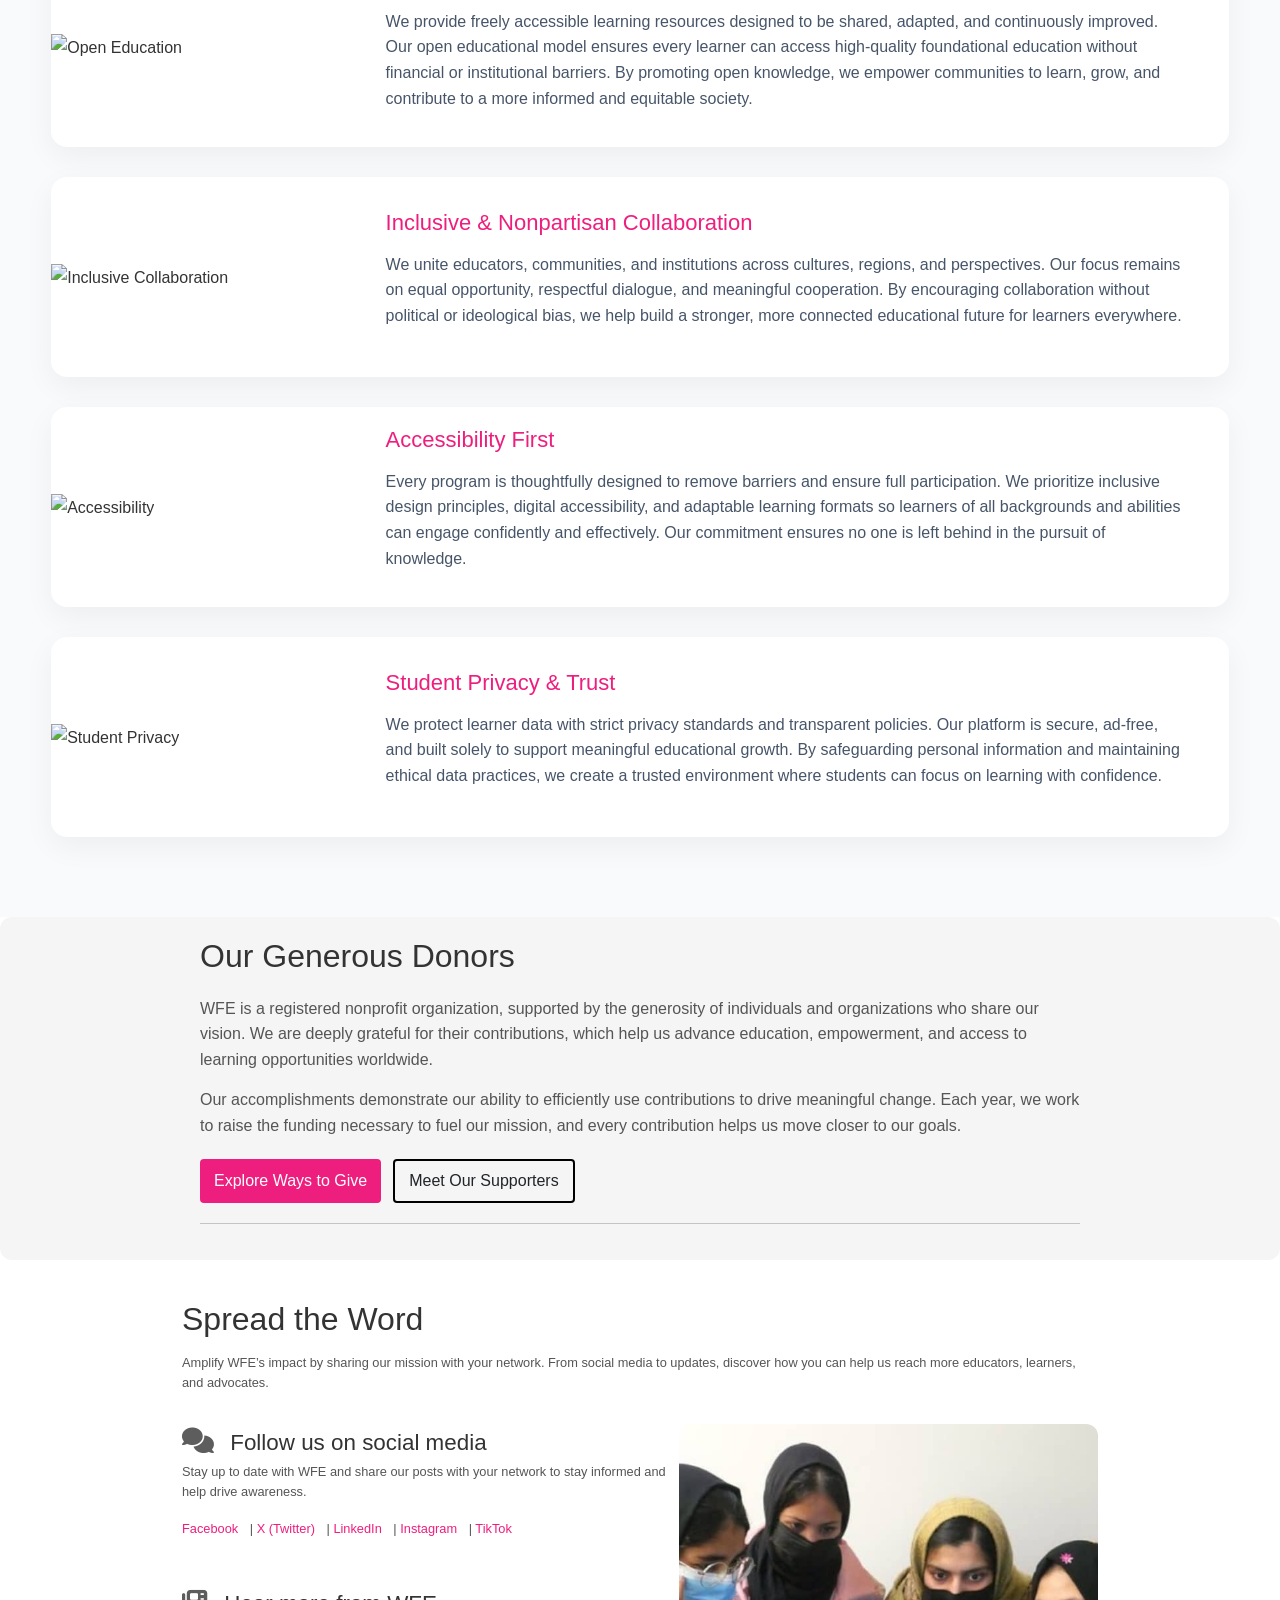
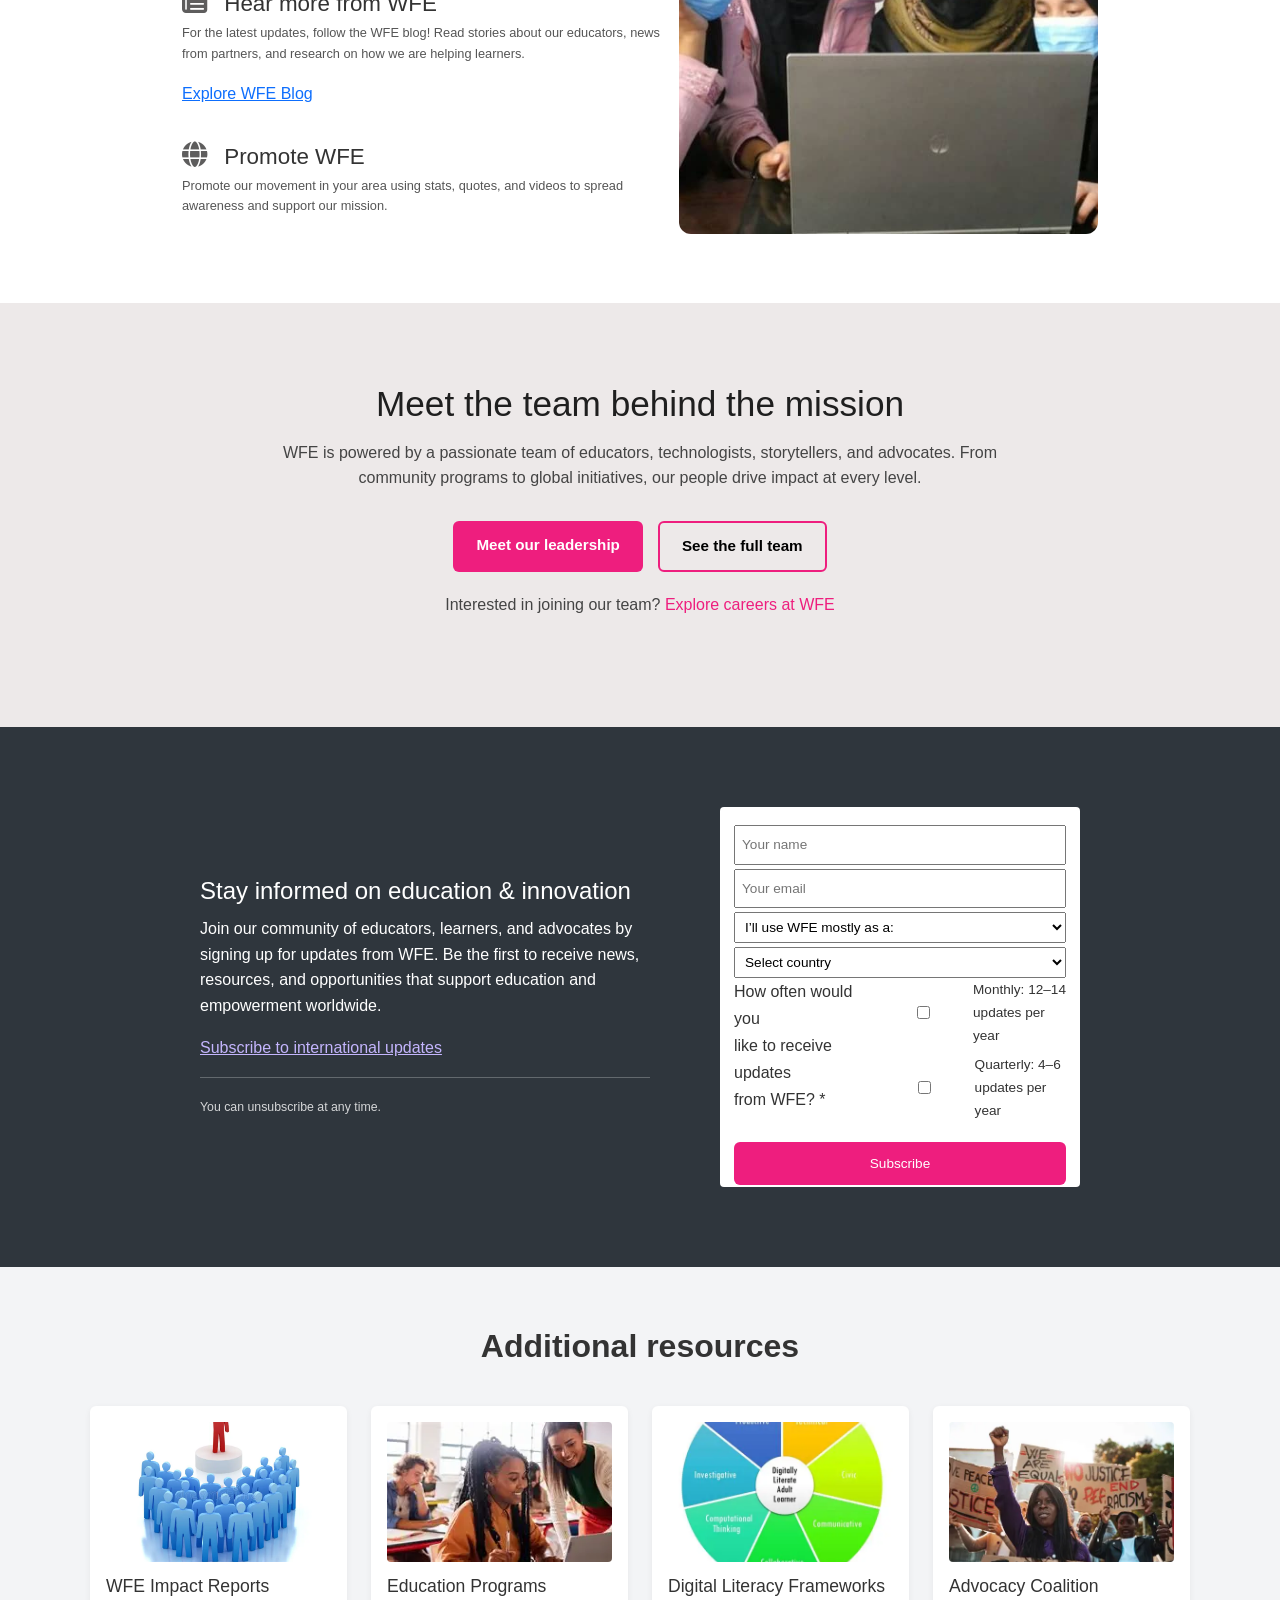
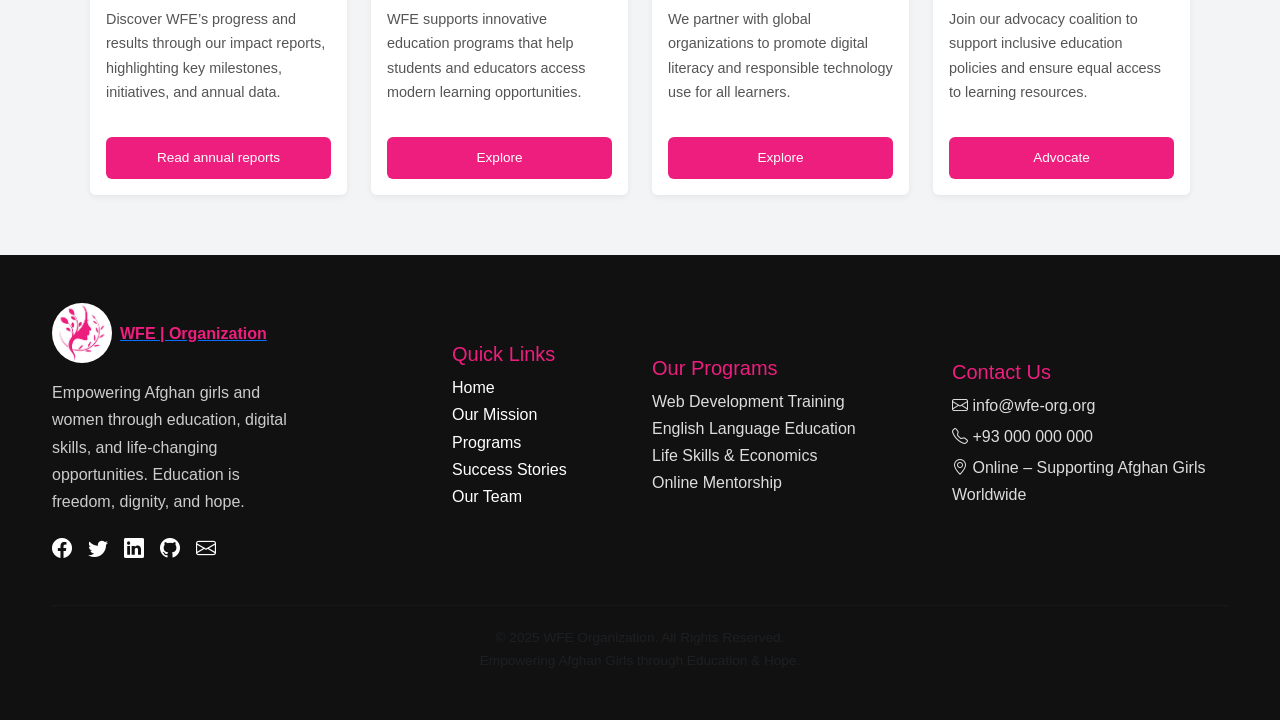
==== commit 7a13d2b7: "Updated pages and reorganized folders" ====
--- a/about/index.html
+++ b/about/index.html
@@ -20,35 +20,8 @@
   <link rel="stylesheet" href="about.css">
 </head>
 <body>
-  <!-- <header class="header">
-  <div class="header-left">
-    <img id="logo" src="images/logo.jpeg" alt="WFE Logo">
-
-    <div class="hamburger" onclick="toggleMenu()">
-      <span></span>
-      <span></span>
-      <span></span>
-    </div>
-  </div>
-
-  <nav class="nav">
-    <div class="link">
-      <a href="#">Learn</a>
-      <a href="#">Teach</a>
-      <a href="#">Districts</a>
-      <a href="#">Stats</a>
-      <a href="#">Incubator</a>
-      <a href="#">About</a>
-    </div>
-
-    <div class="Btns">
-      <button class="btn">New Projects +</button>
-      <button class="btn">Sign in</button>
-      <button class="btn">Create account</button>
-    </div>
-  </nav>
-</header> -->
- <!-- Navbar -->
+
+
   <nav class="navbar navbar-expand-lg fixed-top custom-navbar">
     <div class="container">
       <a class="navbar-brand d-flex align-items-center gap-2" href="#">
@@ -64,8 +37,8 @@
           <li class="nav-item dropdown">
             <a class="nav-link active dropdown-toggle" href="/about/index.html" data-bs-toggle="dropdown">About Us</a>
             <ul class="dropdown-menu">
-              <li><a class="dropdown-item" href="#mission">Mission</a></li>
-              <li><a class="dropdown-item" href="#team">Team</a></li>
+              <li><a class="dropdown-item" href="#">Mission</a></li>
+              <li><a class="dropdown-item" href="/team/index.html">Team</a></li>
             </ul>
           </li>
           <li class="nav-item dropdown">
@@ -76,7 +49,7 @@
               <li><a class="dropdown-item" href="#">Life Skills</a></li>
             </ul>
           </li>
-          <li class="nav-item"><a class="nav-link" href="#">Stories</a></li>
+          <li class="nav-item"><a class="nav-link" href="/story/index.html">Stories</a></li>
           <li class="nav-item"><a class="nav-link btn btn-donate ms-lg-3" href="#">Donate</a></li>
         </ul>
       </div>
@@ -221,37 +194,77 @@
   </div>
 
   </section>
-  <section class="grid-layout">
-    <h1>Our Ongoing Comitment</h1>
-
-    <div class="cards-grid">
-  <div class="card">
-    <h3>Open and Accessible Education</h3>
-    <p>WFE is committed to providing free and open educational resources that are designed to be shared, adapted, and improved. Our learning materials are openly licensed, allowing educators and community organizations to use, customize, and remix them for non-commercial purposes. We believe that every learner and educator deserves access to high-quality foundational education, and that open resources remain central to expanding opportunities and empowering communities globally.</p>
-  </div>
-  <div class="card">
-    <h3>Unifying, Nonpartisan Approach</h3>
-    <p>WFE brings people together across cultural, social, and geographic differences to advance education and empowerment. We collaborate with educators, community leaders, institutions, and partners from diverse backgrounds, without political or ideological alignment. Our focus remains on what unites us: creating equal opportunities, fostering collaboration, and preparing individuals for a stronger, more hopeful future.</p>
-  </div>
-  <div class="card">
-    <h3>Accessibility</h3>
-    <p>WFE designs its programs and learning resources with accessibility at the core, ensuring that everyone can participate fully in education and skill development. We continuously work to identify and remove barriers that limit access for individuals with disabilities or underserved groups, so every learner can engage meaningfully and confidently. Accessibility is not just a feature—it is a principle that guides everything we do.</p>
-  </div>
-  <div class="card">
-    <h3>Teaching Ethics Without Editorial Bias</h3>
-    <p>WFE supports learners in exploring the ethical and social dimensions of education, technology, and innovation without promoting specific political or moral viewpoints. Our materials encourage open inquiry, critical thinking, and respectful discussion, empowering individuals to form their own informed perspectives. By cultivating ethical awareness without editorial bias, we help learners make thoughtful decisions and become responsible contributors to society.</p>
-  </div>
-  <div class="card">
-    <h3>Student Privacy</h3>
-    <p>WFE is deeply committed to protecting learner privacy. We collect only the data necessary to support learning, never share or sell personal information, and design all tools to meet the highest privacy and security standards. Every learner deserves a safe and trusted environment where their information is used solely to enhance education, ensure effective learning outcomes, and foster confidence in digital programs.</p>
-  </div>
-  <div class="card">
-    <h3>Student-First Technology Platform</h3>
-    <p>WFE partners with a variety of organizations to deliver educational programs while keeping learners at the center of all technology decisions. Our platform is non-commercial, ad-free, and designed to enhance learning rather than create competition. Educators have flexible tools and multiple options to support diverse learners, ensuring broad access, inclusivity, and a collaborative ecosystem that prioritizes student experience above all.</p>
-  </div>
-</div>
-
-  </section>
+<section class="commitment-section">
+  <h1 class="section-title">Our Ongoing Commitment</h1>
+
+  <div class="commitment-grid">
+
+    <div class="commitment-card">
+      <div class="card-image">
+        <img src="https://images.unsplash.com/photo-1522202176988-66273c2fd55f" alt="Open Education">
+      </div>
+      <div class="card-content">
+        <h3>Open & Accessible Education</h3>
+        <p>
+          We provide freely accessible learning resources designed to be shared, adapted,
+          and continuously improved. Our open educational model ensures every learner
+          can access high-quality foundational education without financial or institutional
+          barriers. By promoting open knowledge, we empower communities to learn, grow,
+          and contribute to a more informed and equitable society.
+        </p>
+      </div>
+    </div>
+
+    <div class="commitment-card">
+      <div class="card-image">
+        <img src="https://images.unsplash.com/photo-1509062522246-3755977927d7" alt="Inclusive Collaboration">
+      </div>
+      <div class="card-content">
+        <h3>Inclusive & Nonpartisan Collaboration</h3>
+        <p>
+          We unite educators, communities, and institutions across cultures, regions,
+          and perspectives. Our focus remains on equal opportunity, respectful dialogue,
+          and meaningful cooperation. By encouraging collaboration without political
+          or ideological bias, we help build a stronger, more connected educational
+          future for learners everywhere.
+        </p>
+      </div>
+    </div>
+
+    <div class="commitment-card">
+      <div class="card-image">
+        <img src="https://images.unsplash.com/photo-1588072432836-e10032774350" alt="Accessibility">
+      </div>
+      <div class="card-content">
+        <h3>Accessibility First</h3>
+        <p>
+          Every program is thoughtfully designed to remove barriers and ensure full
+          participation. We prioritize inclusive design principles, digital accessibility,
+          and adaptable learning formats so learners of all backgrounds and abilities
+          can engage confidently and effectively. Our commitment ensures no one is left
+          behind in the pursuit of knowledge.
+        </p>
+      </div>
+    </div>
+
+    <div class="commitment-card">
+      <div class="card-image">
+        <img src="https://images.unsplash.com/photo-1516321318423-f06f85e504b3" alt="Student Privacy">
+      </div>
+      <div class="card-content">
+        <h3>Student Privacy & Trust</h3>
+        <p>
+          We protect learner data with strict privacy standards and transparent policies.
+          Our platform is secure, ad-free, and built solely to support meaningful educational
+          growth. By safeguarding personal information and maintaining ethical data practices,
+          we create a trusted environment where students can focus on learning with confidence.
+        </p>
+      </div>
+    </div>
+
+  </div>
+</section>
+
 
   <section class="donors-section">
   <h2>Our Generous Donors</h2>
@@ -265,16 +278,7 @@
     
   </div>
   <hr>
- <p>IRS Form 990</p>
-  <div class="donor-years">
-    <span>2018</span>
-    <span>2019</span>
-    <span>2020</span>
-    <span>2021</span>
-    <span>2022</span>
-    <span>2023</span>
-    <span>2024</span>
-  </div>
+
 </section>
 
 <section class="spread-word">
@@ -522,7 +526,7 @@
   document.querySelector(".nav").classList.toggle("active");
 }
 </script>
-<!-- ✅ Bootstrap JS -->
+
 <script src="https://cdn.jsdelivr.net/npm/bootstrap@5.3.2/dist/js/bootstrap.bundle.min.js"></script>
 
 <!-- AOS JS -->
--- a/about/about.css
+++ b/about/about.css
@@ -25,7 +25,7 @@
   gap: 30px;
   margin-top: 20px;
 }
-/* logo + hamburger together */
+
 .header-left {
   display: flex;
   align-items: center;
@@ -115,8 +115,9 @@
 
 /* Hero */
 .about-hero {
-  background: #1f2933;
-  color: white;
+  background: #fff;
+  box-shadow: 2px 2px 3px #1e293b;
+  color: black;
   padding: 80px 20px;
   text-align: center;
   display: flex;
@@ -150,18 +151,20 @@
 
 .section-light{
   padding: 70px;
-  background-color: #ebe6e6e1;
+  background-color:  #F9FAFB;
+ 
 }
 
 /* Services */
 .services {
   display: grid;
-  grid-template-columns: repeat(3, 1fr); /* 3 columns */
-  grid-template-rows: repeat(2, auto);   /* 2 rows */
+  grid-template-columns: repeat(3, 1fr); 
+  grid-template-rows: repeat(2, auto);  
   gap: 20px;
-  background-color: #ebe6e6e1;
+  background-color: #F9FAFB;;
   padding: 0px  200px;
   padding-bottom: 40px;
+  padding-top: 40px;
 }
 
 
@@ -236,7 +239,7 @@
 
 .approach-card a {
   font-size: 14px;
-  color: #7b3fe4;
+  color: #EE1E7E;
   text-decoration: none;
   font-weight: 500;
 }
@@ -256,12 +259,12 @@
 }
 
 .about-mission{
-  background-color: #ebe6e6e1;
+  background-color:  #ebe6e6e1;
   padding: 70px;
 }
 
 .mission h6{
-  color: rgba(66, 253, 253, 0.904);
+  color: #EE1E7E;
 }
 
 .mission .WFE{
@@ -274,47 +277,86 @@
   margin-top: 50px;
 }
 
-.grid-layout{
-  background-color: #d1fdff;
-  padding: 50px 200px;
-  justify-content: center;
+.commitment-section {
+  padding: 80px 4%;
+  background: #f8fafc;
+}
+
+.section-title {
+  text-align: center;
+  font-size: 36px;
+  margin-bottom: 50px;
+  color: #1e293b;
+}
+
+.commitment-grid {
+  display: grid;
+  grid-template-columns: 1fr;
+  gap: 30px;
+}
+
+.commitment-card {
+  display: flex;
   align-items: center;
-}
-.grid-layout h1{
-  text-align: center;
-  margin-bottom: 40px;
-}
-
-.cards-grid {
-  display: grid;
-  grid-template-columns: repeat(2, 1fr);
-  gap: 20px;
-  padding: 20px;
-}
-
-.card {
-  background-color: #f9f9f9;
-  padding: 20px;
-  box-shadow: 0 4px 10px rgba(0,0,0,0.1);
-  transition: transform 0.2s, box-shadow 0.2s;
-}
-
-.card:hover {
+  background: #ffffff;
+  height: 200px;
+  border-radius: 16px;
+  box-shadow: 0 10px 30px rgba(0, 0, 0, 0.05);
+  overflow: hidden;
+  transition: transform 0.3s ease, box-shadow 0.3s ease;
+}
+
+.commitment-card:hover {
   transform: translateY(-5px);
-  box-shadow: 0 8px 20px rgba(0,0,0,0.15);
-}
-
-.card h3 {
-  margin-top: 0;
-  font-size: 1.2rem;
-  color: #333;
-}
-
-.card p {
-  font-size: 0.95rem;
-  color: #555;
-}
-
+  box-shadow: 0 15px 40px rgba(0, 0, 0, 0.08);
+}
+
+.card-image {
+  width: 25%;
+}
+
+.card-content {
+  width: 75%;
+}
+
+
+
+
+
+.card-image img {
+  width: 100%;
+  height: 100%;
+  object-fit: cover;
+}
+
+.card-content {
+  flex: 1;
+  padding: 40px;
+}
+
+.card-content h3 {
+  font-size: 22px;
+  margin-bottom: 15px;
+  color: #EE1E7E;
+}
+
+.card-content p {
+  font-size: 16px;
+  line-height: 1.6;
+  color: #475569;
+}
+
+/* Responsive */
+
+@media (max-width: 768px) {
+  .commitment-card {
+    flex-direction: column;
+  }
+
+  .card-content {
+    padding: 25px;
+  }
+}
 
 .donors-section {
   padding: 40px 20px;
@@ -348,7 +390,7 @@
 .donor-links a {
   display: inline-block;
   padding: 8px 14px;
-  background-color: #7b3fe4;
+  background-color: #EE1E7E;
   color: white;
   text-decoration: none;
   border-radius: 4px;
@@ -367,7 +409,7 @@
   transition: background-color 0.2s;
 }
 
-/* 📱 Mobile adjustment */
+
 @media (max-width: 600px) {
   .donor-links {
     justify-content: center;
@@ -388,7 +430,7 @@
   display: inline-block;
   margin-right: 10px;
   padding: 6px 12px;
-color: #7b3fe4;
+color: #EE1E7E;
 text-decoration: underline;
   border-radius: 6px;
   cursor: pointer;
@@ -460,7 +502,7 @@
 
 
 .social-links a {
-  color: #7b3fe4;
+  color: #EE1E7E;
   text-decoration: none;
   margin-right: 8px;
 }
@@ -515,13 +557,13 @@
 }
 
 .btn.primary {
-  background-color: #7c3aed;
+  background-color: #EE1E7E;
   color: #fff;
 }
 
 .btn.outline {
-  border: 2px solid #7c3aed;
-  color: #7c3aed;
+  border: 2px solid #EE1E7E;
+  color: #000;
 }
 
 .team-careers {
@@ -529,14 +571,14 @@
 }
 
 .team-careers a {
-  color: #7c3aed;
+  color: #EE1E7E;
   text-decoration: none;
 }
 
 
 
 .subscribe-section {
-  background-color: #1f2933;
+  background-color: #2f363d;
   padding: 80px 200px;
   color: #fff;
 }
@@ -622,7 +664,7 @@
   margin-top: 12px;
   width: 100%;
   padding: 10px;
-  background-color: #7c3aed;
+  background-color: #EE1E7E;
   color: #fff;
   border: none;
   border-radius: 6px;
@@ -690,7 +732,7 @@
   display: inline-block;
   margin-top: 16px;
   padding: 10px 14px;
-  background: #7c3aed;
+  background: #EE1E7E;
   color: #fff;
   text-align: center;
   border-radius: 6px;
@@ -699,7 +741,7 @@
 }
 
 .resource-card .btn:hover {
-  background: #6d28d9;
+  background: #EE1E7E;
 }
 
 
@@ -769,14 +811,10 @@
 }
 
 .footer-social a:hover {
-  color: #a855f7; /* WFE purple */
-}
-
-/* 
-   RESPONSIVE DESIGN
- */
-
-/* Tablets (max-width: 1024px) */
+  color: #EE1E7E;
+}
+
+
 @media (max-width: 1024px) {
 
   .header {
@@ -831,7 +869,7 @@
   }
 }
 
-/* Mobile (max-width: 768px) */
+
 @media (max-width: 768px) {
 
   .header {
@@ -928,7 +966,7 @@
   }
 }
 
-/* Small Phones (max-width: 480px) */
+
 @media (max-width: 480px) {
 
   .hero-content h1 {
